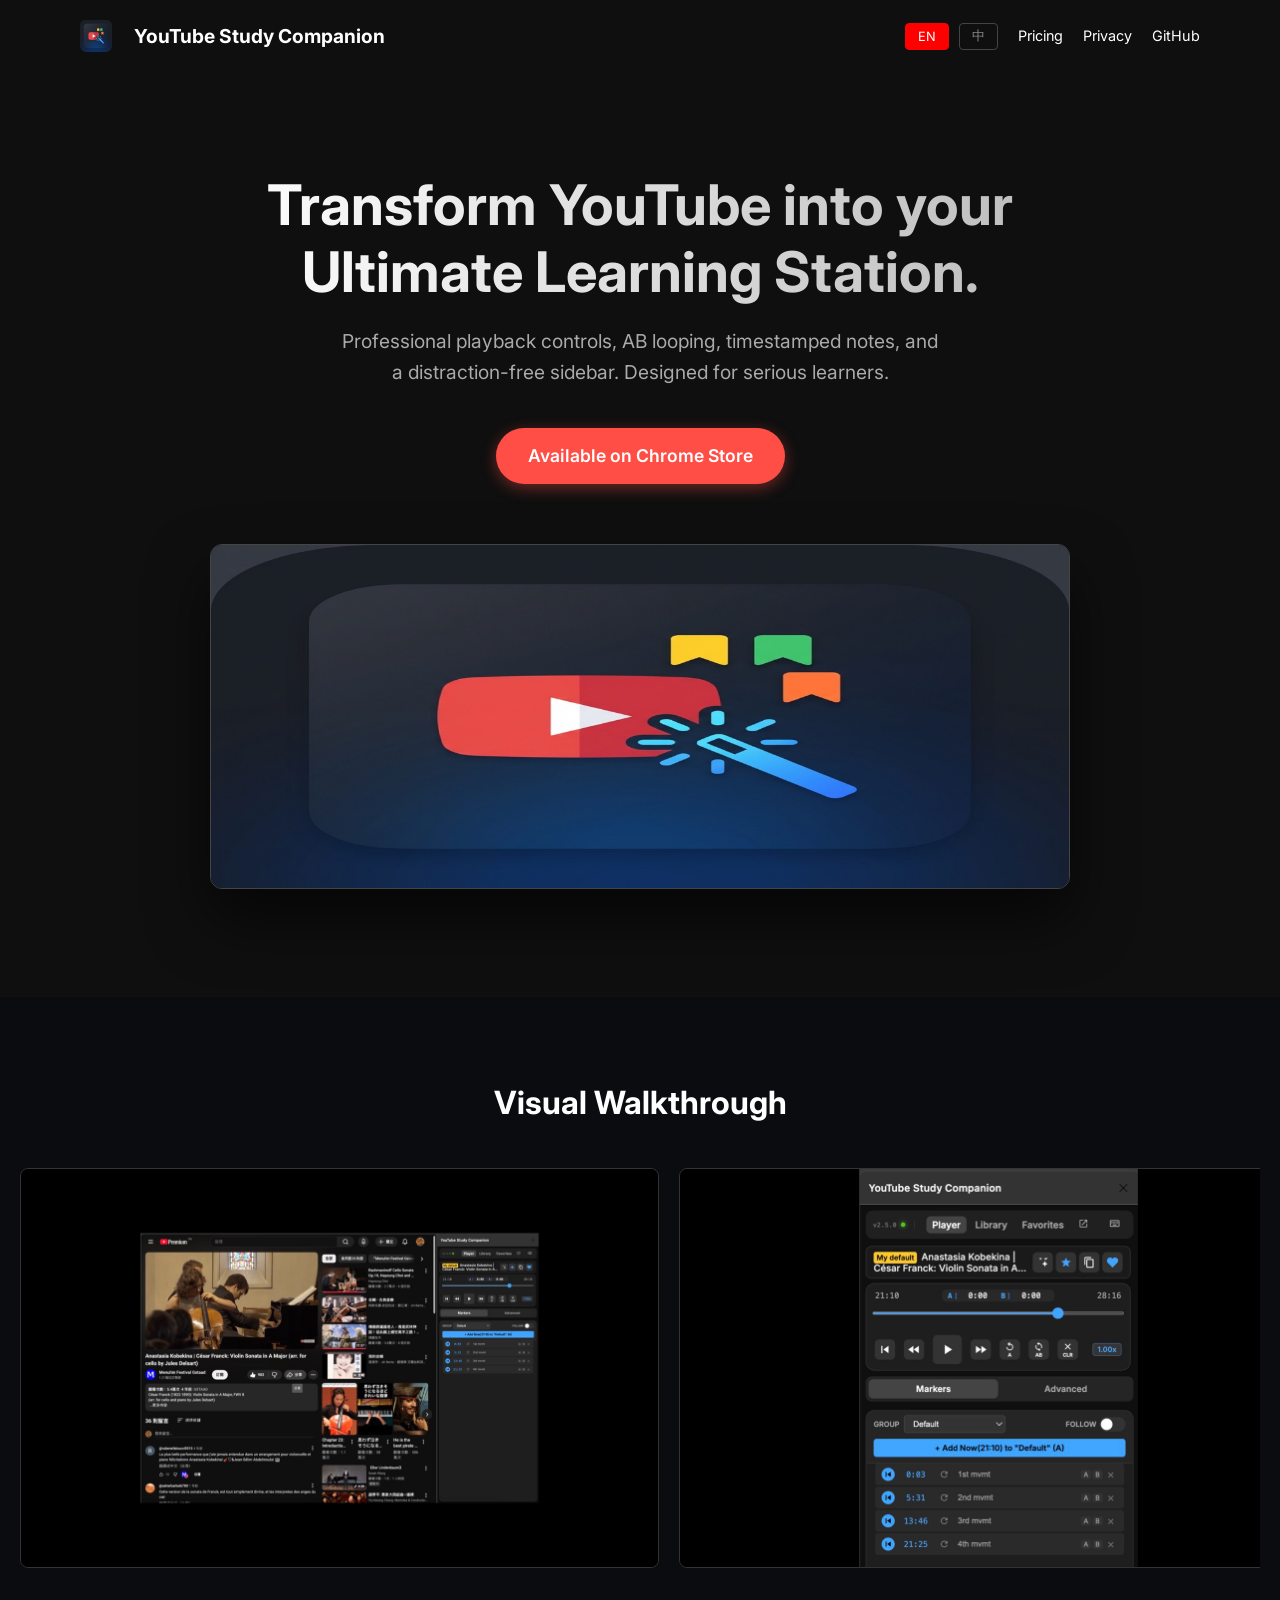
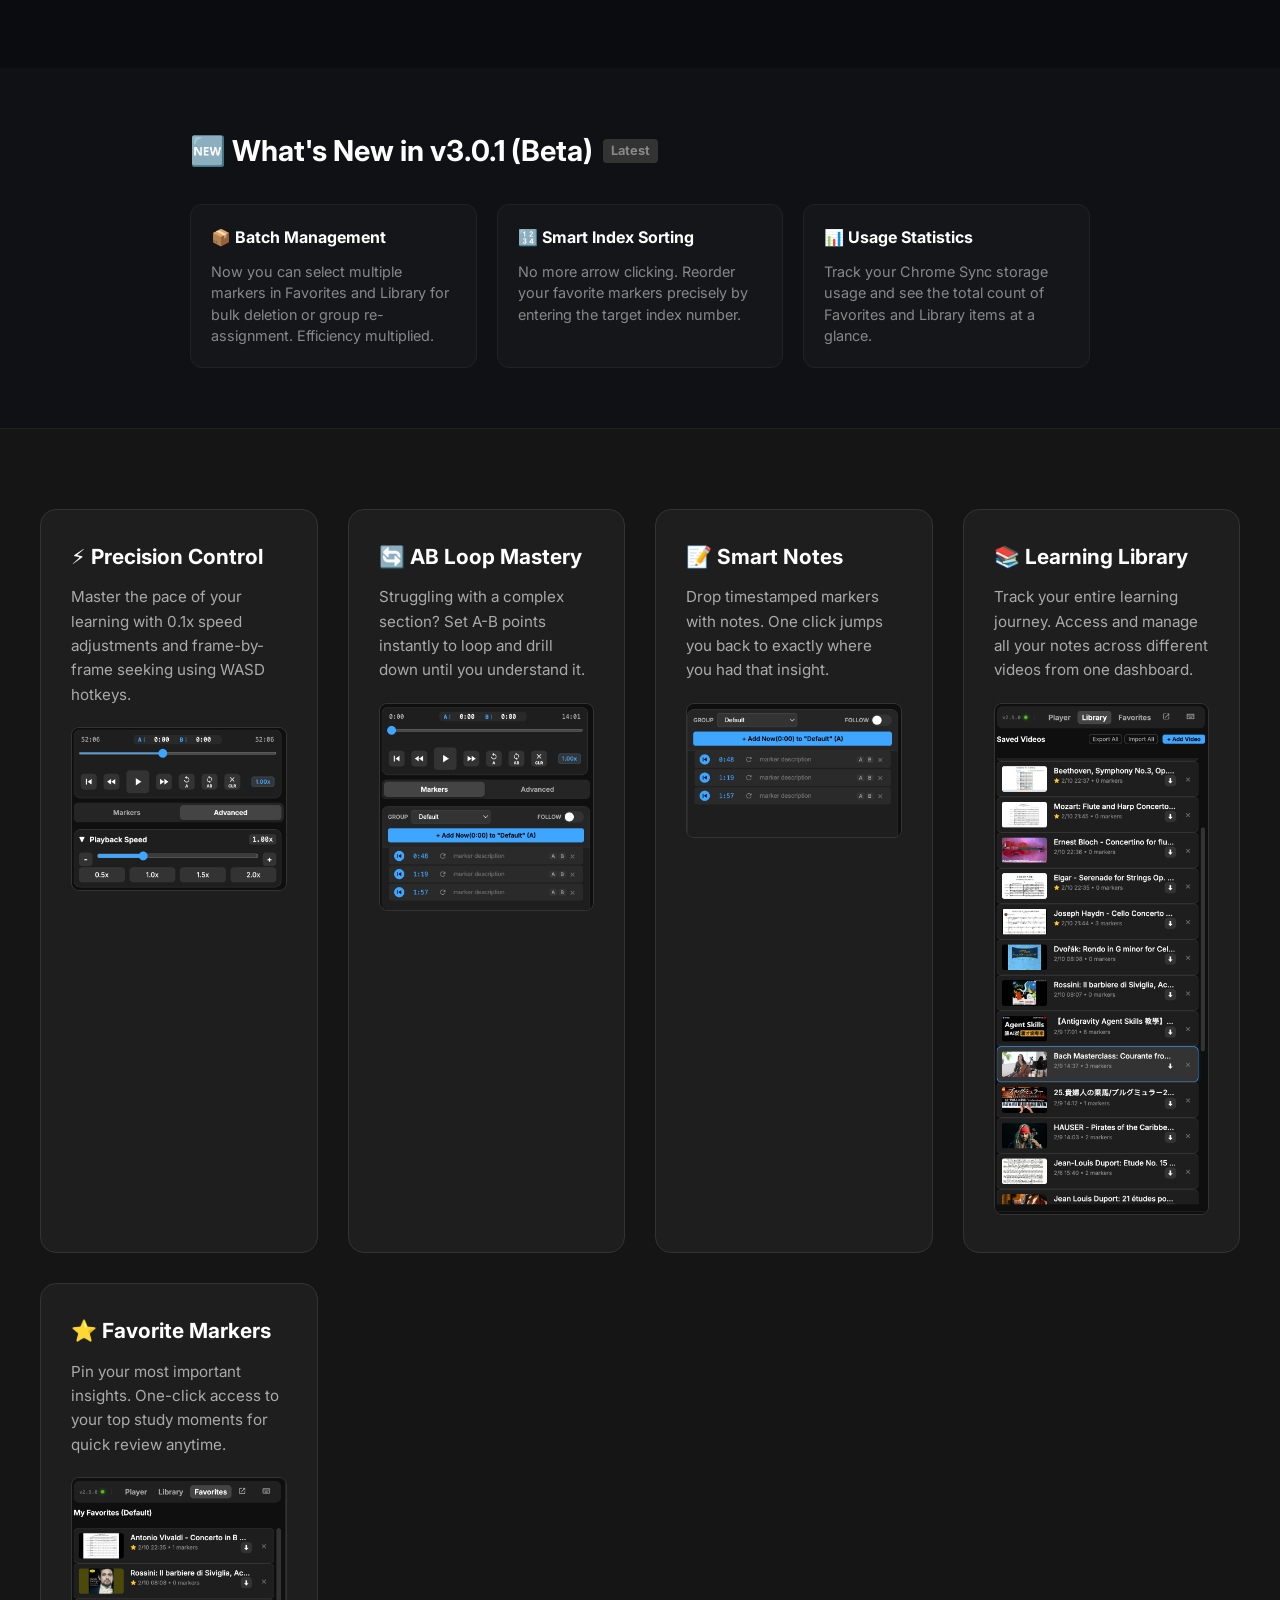
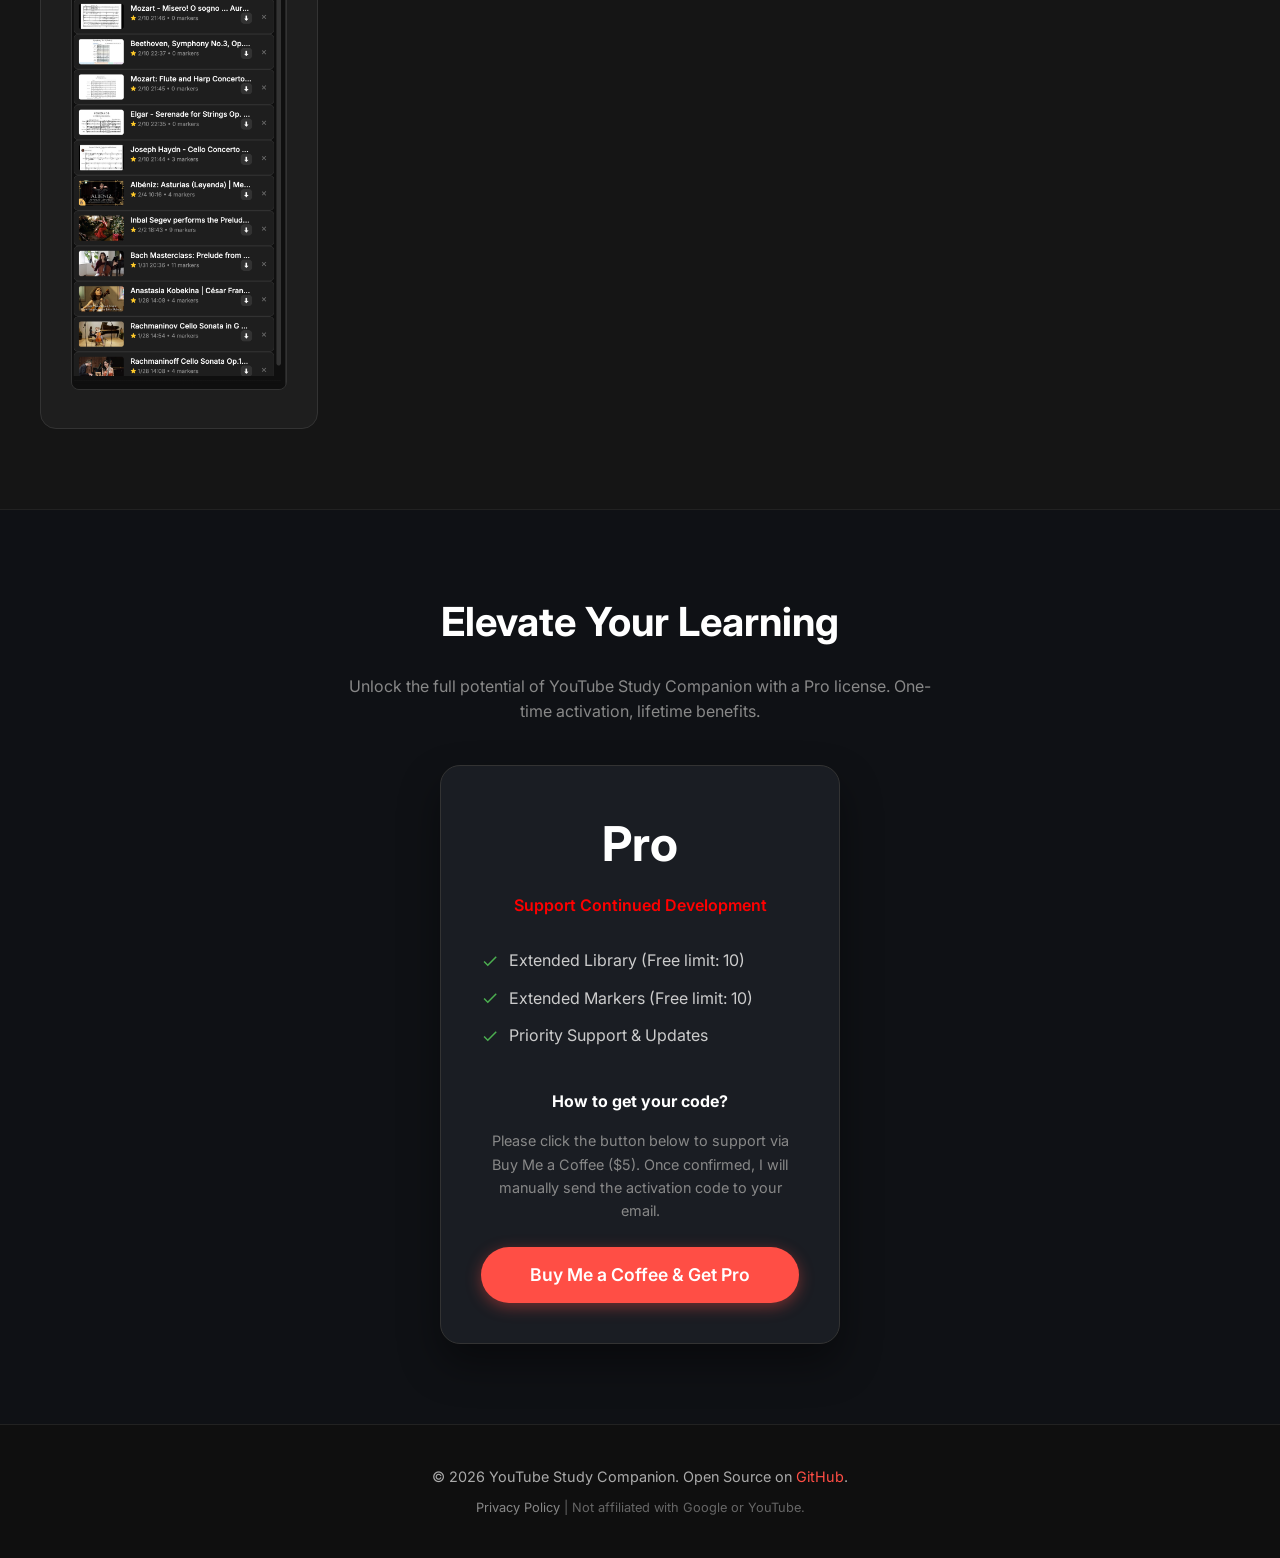
==== docs/index.html @ a17a5600 "Update GitHub Pages documentation with v3.0.1 (Beta) new features" ====
<!DOCTYPE html>
<html lang="en">

<head>
    <meta charset="UTF-8">
    <meta name="viewport" content="width=device-width, initial-scale=1.0">
    <title>YouTube Study Companion - Master Your Learning</title>
    <link rel="stylesheet" href="landing.css">
    <link href="https://fonts.googleapis.com/css2?family=Inter:wght@400;600;700&display=swap" rel="stylesheet">
    <style>
        /* Language Switcher Styles */
        .lang-switch {
            display: flex;
            gap: 10px;
            margin-right: 20px;
        }

        .lang-btn {
            background: transparent;
            border: 1px solid #444;
            color: #888;
            padding: 4px 12px;
            cursor: pointer;
            border-radius: 4px;
            font-size: 0.8rem;
            font-family: 'Inter', sans-serif;
            transition: all 0.2s;
        }

        .lang-btn.active {
            background: #ff0000;
            color: #fff;
            border-color: #ff0000;
        }

        .lang-btn:hover:not(.active) {
            border-color: #666;
            color: #ccc;
        }

        .lang-zh,
        .lang-en {
            display: none;
        }

        /* Show based on class */
        body.lang-en-active .lang-en {
            display: inline;
        }

        body.lang-en-active blockquote.lang-en,
        body.lang-en-active div.lang-en,
        body.lang-en-active p.lang-en,
        body.lang-en-active h1.lang-en,
        body.lang-en-active h2.lang-en,
        body.lang-en-active h3.lang-en,
        body.lang-en-active section.lang-en {
            display: block;
        }

        body.lang-zh-active .lang-zh {
            display: inline;
        }

        body.lang-zh-active blockquote.lang-zh,
        body.lang-zh-active div.lang-zh,
        body.lang-zh-active p.lang-zh,
        body.lang-zh-active h1.lang-zh,
        body.lang-zh-active h2.lang-zh,
        body.lang-zh-active h3.lang-zh,
        body.lang-zh-active section.lang-zh {
            display: block;
        }

        /* Smooth Transition */
        .lang-content {
            animation: fadeIn 0.4s ease;
        }

        @keyframes fadeIn {
            from {
                opacity: 0;
                transform: translateY(5px);
            }

            to {
                opacity: 1;
                transform: translateY(0);
            }
        }
    </style>
</head>

<body class="lang-en-active">

    <header>
        <div class="logo">
            <img src="images/premium/icon.png" alt="Logo"
                style="width: 32px; height: 32px; margin-right: 12px; border-radius: 6px;">
            YouTube Study Companion
        </div>
        <nav style="display: flex; align-items: center;">
            <div class="lang-switch">
                <button id="btn-en" class="lang-btn active" onclick="switchLang('en')">EN</button>
                <button id="btn-zh" class="lang-btn" onclick="switchLang('zh')">中</button>
            </div>
            <a href="#pricing" style="color:white; text-decoration:none; font-size:0.9rem; margin-right: 20px;">
                <span class="lang-en">Pricing</span>
                <span class="lang-zh">訂閱方案</span>
            </a>
            <a href="privacy.html" style="color:white; text-decoration:none; font-size:0.9rem; margin-right: 20px;">
                <span class="lang-en">Privacy</span>
                <span class="lang-zh">隱私政策</span>
            </a>
            <a href="https://github.com/victor-hsu0618/youtube-sidebar-control"
                style="color:white; text-decoration:none; font-size:0.9rem;">GitHub</a>
        </nav>
    </header>

    <section class="hero">
        <h1 class="lang-en lang-content">Transform YouTube into your<br>Ultimate Learning Station.</h1>
        <h1 class="lang-zh lang-content">將 YouTube 打造為你的<br>終極學習工作站</h1>

        <p class="subtitle lang-en lang-content">Professional playback controls, AB looping, timestamped notes, and a
            distraction-free sidebar. Designed for serious learners.</p>
        <p class="subtitle lang-zh lang-content">專業級播放控制、AB 循環播放、時間戳記筆記與無干擾側邊欄。專為深度學習者打造。</p>

        <!-- Replace LINK with actual Chrome Web Store link when available -->
        <a href="https://chrome.google.com/webstore" class="cta-btn">
            <span class="lang-en">Available on Chrome Store</span>
            <span class="lang-zh">在 Chrome 商店下載</span>
        </a>

        <div style="margin-top: 60px;">
            <img src="images/premium/hero.jpg" alt="Hero Screenshot"
                style="width: 100%; max-width: 900px; border-radius: 12px; box-shadow: 0 30px 60px rgba(0,0,0,0.6); border: 1px solid #444;">
        </div>
    </section>

    <section id="screenshots" style="padding: 80px 20px; background: #0a0c10;">
        <h2 style="text-align: center; margin-bottom: 40px; font-size: 2rem;">
            <span class="lang-en">Visual Walkthrough</span>
            <span class="lang-zh">功能預覽</span>
        </h2>
        <div style="display: flex; overflow-x: auto; gap: 20px; padding-bottom: 20px; scroll-snap-type: x mandatory;">
            <img src="images/premium/ss1.jpg" alt="Full Interface"
                style="height: 400px; border-radius: 8px; scroll-snap-align: start; border: 1px solid #333;">
            <img src="images/premium/ss2.jpg" alt="Playback Controls"
                style="height: 400px; border-radius: 8px; scroll-snap-align: start; border: 1px solid #333;">
            <img src="images/premium/ss3.jpg" alt="Bookmarks"
                style="height: 400px; border-radius: 8px; scroll-snap-align: start; border: 1px solid #333;">
            <img src="images/premium/ss4.jpg" alt="Library"
                style="height: 400px; border-radius: 8px; scroll-snap-align: start; border: 1px solid #333;">
            <img src="images/premium/ss5.jpg" alt="Loop Controls"
                style="height: 400px; border-radius: 8px; scroll-snap-align: start; border: 1px solid #333;">
        </div>
    </section>

    <section id="release-notes" style="padding: 60px 20px; background: #0f1115; border-bottom: 1px solid #222;">
        <div style="max-width: 900px; margin: 0 auto;">
            <h2
                style="font-size: 1.8rem; color: var(--accent-color); margin-bottom: 30px; display: flex; align-items: center; gap: 10px;">
                <span class="lang-en">🆕 What's New in v3.0.1 (Beta)</span>
                <span class="lang-zh">🆕 v3.0.1 (Beta) 更新重點</span>
                <span
                    style="font-size: 0.8rem; background: #333; color: #888; padding: 2px 8px; border-radius: 4px;">Latest</span>
            </h2>
            <div class="grid" style="grid-template-columns: repeat(auto-fit, minmax(280px, 1fr)); gap: 20px;">
                <div
                    style="background: rgba(255,255,255,0.02); padding: 20px; border-radius: 12px; border: 1px solid #222;">
                    <h4 style="color: #fff; margin-bottom: 10px;">
                        <span class="lang-en">📦 Batch Management</span>
                        <span class="lang-zh">📦 批次管理功能</span>
                    </h4>
                    <p style="font-size: 0.9rem; color: #888; line-height: 1.5;">
                        <span class="lang-en">Now you can select multiple markers in Favorites and Library for bulk
                            deletion or group re-assignment. Efficiency multiplied.</span>
                        <span class="lang-zh">現在可以在「我的最愛」與「影片庫」中同時勾選多個項目，進行批次刪除或移動到不同群組，效率大幅提升。</span>
                    </p>
                </div>
                <div
                    style="background: rgba(255,255,255,0.02); padding: 20px; border-radius: 12px; border: 1px solid #222;">
                    <h4 style="color: #fff; margin-bottom: 10px;">
                        <span class="lang-en">🔢 Smart Index Sorting</span>
                        <span class="lang-zh">🔢 序號精準排序</span>
                    </h4>
                    <p style="font-size: 0.9rem; color: #888; line-height: 1.5;">
                        <span class="lang-en">No more arrow clicking. Reorder your favorite markers precisely by
                            entering the target index number.</span>
                        <span class="lang-zh">不用再瘋狂點擊上下箭頭。直接輸入目標序號，即可在群組中精確定位標記順序。</span>
                    </p>
                </div>
                <div
                    style="background: rgba(255,255,255,0.02); padding: 20px; border-radius: 12px; border: 1px solid #222;">
                    <h4 style="color: #fff; margin-bottom: 10px;">
                        <span class="lang-en">📊 Usage Statistics</span>
                        <span class="lang-zh">📊 儲存空間統計</span>
                    </h4>
                    <p style="font-size: 0.9rem; color: #888; line-height: 1.5;">
                        <span class="lang-en">Track your Chrome Sync storage usage and see the total count of Favorites
                            and Library items at a glance.</span>
                        <span class="lang-zh">即時監控 Chrome 雲端儲存空間使用率，並一目瞭然查看目前的收藏與影片總數。</span>
                    </p>
                </div>
            </div>
        </div>
    </section>

    <section class="features">
        <div class="grid">
            <div class="feature-card">
                <h3 class="lang-en">⚡ Precision Control</h3>
                <h3 class="lang-zh">⚡ 精準控制</h3>
                <p class="lang-en">Master the pace of your learning with 0.1x speed adjustments and frame-by-frame
                    seeking using WASD hotkeys.</p>
                <p class="lang-zh">透過 0.1x 的微調與逐格預覽功能，精準掌控學習節奏。支援 WASD 快捷鍵極速操作。</p>
                <img src="images/premium/1-Speed-Control.png" alt="Playback"
                    style="width: 100%; border-radius: 8px; margin-top: 20px; border: 1px solid #333;">
            </div>
            <div class="feature-card">
                <h3 class="lang-en">🔄 AB Loop Mastery</h3>
                <h3 class="lang-zh">🔄 AB 循環播放</h3>
                <p class="lang-en">Struggling with a complex section? Set A-B points instantly to loop and drill down
                    until you understand it.</p>
                <p class="lang-zh">遇到難點？快速設定 A-B 斷點重複播放，直到你徹底理解每一個細節。</p>
                <img src="images/premium/2-AB-Loop.png" alt="Looping"
                    style="width: 100%; border-radius: 8px; margin-top: 20px; border: 1px solid #333;">
            </div>
            <div class="feature-card">
                <h3 class="lang-en">📝 Smart Notes</h3>
                <h3 class="lang-zh">📝 智慧筆記</h3>
                <p class="lang-en">Drop timestamped markers with notes. One click jumps you back to exactly where you
                    had that insight.</p>
                <p class="lang-zh">隨手記下帶時間戳記的筆記，點擊即可瞬間跳回那個時刻，不錯過任何靈感。</p>
                <img src="images/premium/3-Markers.png" alt="Notes"
                    style="width: 100%; border-radius: 8px; margin-top: 20px; border: 1px solid #333;">
            </div>
            <div class="feature-card">
                <h3 class="lang-en">📚 Learning Library</h3>
                <h3 class="lang-zh">📚 學習資料庫</h3>
                <p class="lang-en">Track your entire learning journey. Access and manage all your notes across different
                    videos from one dashboard.</p>
                <p class="lang-zh">追蹤你的完整學習路徑。透過統一儀表板管理分散在不同影片中的所有筆記。</p>
                <img src="images/premium/4-Library.png" alt="Library"
                    style="width: 100%; border-radius: 8px; margin-top: 20px; border: 1px solid #333;">
            </div>
            <div class="feature-card">
                <h3 class="lang-en">⭐ Favorite Markers</h3>
                <h3 class="lang-zh">⭐ 重點收藏</h3>
                <p class="lang-en">Pin your most important insights. One-click access to your top study moments for
                    quick review anytime.</p>
                <p class="lang-zh">釘選最重要的筆記。快速存取你的學習核心精華，隨時進行高效複習。</p>
                <img src="images/premium/5-Favoriate.png" alt="Favorite"
                    style="width: 100%; border-radius: 8px; margin-top: 20px; border: 1px solid #333;">
            </div>
        </div>
    </section>

    <!-- Pricing / Subscription Section -->
    <section id="pricing"
        style="padding: 80px 20px; background: #0f1115; text-align: center; border-top: 1px solid #222;">
        <h2 style="font-size: 2.5rem; margin-bottom: 20px;">
            <span class="lang-en">Elevate Your Learning</span>
            <span class="lang-zh">進階學習體驗</span>
        </h2>
        <p style="color: #888; max-width: 600px; margin: 0 auto 40px;">
            <span class="lang-en">Unlock the full potential of YouTube Study Companion with a Pro license. One-time
                activation, lifetime benefits.</span>
            <span class="lang-zh">取得 Pro 授權，解鎖 YouTube Study Companion 的完整潛力。一次啟用，終身享有。</span>
        </p>

        <div
            style="max-width: 400px; margin: 0 auto; background: #1a1d23; padding: 40px; border-radius: 20px; border: 1px solid #333; box-shadow: 0 20px 40px rgba(0,0,0,0.4);">
            <div style="font-size: 3rem; font-weight: 700; color: #fff; margin-bottom: 10px;">Pro</div>
            <p style="color: #ff0000; font-weight: 600; margin-bottom: 30px;">
                <span class="lang-en">Support Continued Development</span>
                <span class="lang-zh">支持持續開發</span>
            </p>

            <ul style="text-align: left; color: #ccc; margin-bottom: 40px; list-style: none; padding: 0;">
                <li style="margin-bottom: 12px; display: flex; align-items: center;">
                    <svg viewBox="0 0 24 24" width="18" height="18" fill="#4CAF50" style="margin-right: 10px;">
                        <path d="M9 16.17L4.83 12l-1.42 1.41L9 19 21 7l-1.41-1.41z" />
                    </svg>
                    <span class="lang-en">Extended Library (Free limit: 10)</span>
                    <span class="lang-zh">擴充學習庫數量 (免費版限制 10 部)</span>
                </li>
                <li style="margin-bottom: 12px; display: flex; align-items: center;">
                    <svg viewBox="0 0 24 24" width="18" height="18" fill="#4CAF50" style="margin-right: 10px;">
                        <path d="M9 16.17L4.83 12l-1.42 1.41L9 19 21 7l-1.41-1.41z" />
                    </svg>
                    <span class="lang-en">Extended Markers (Free limit: 10)</span>
                    <span class="lang-zh">增加標記數量 (免費版每組限制 10 個)</span>
                </li>
                <li style="margin-bottom: 12px; display: flex; align-items: center;">
                    <svg viewBox="0 0 24 24" width="18" height="18" fill="#4CAF50" style="margin-right: 10px;">
                        <path d="M9 16.17L4.83 12l-1.42 1.41L9 19 21 7l-1.41-1.41z" />
                    </svg>
                    <span class="lang-en">Priority Support & Updates</span>
                    <span class="lang-zh">優先技術支援與更新</span>
                </li>
            </ul>

            <h4 style="color: #fff; margin-bottom: 15px;">
                <span class="lang-en">How to get your code?</span>
                <span class="lang-zh">如何取得啟用碼？</span>
            </h4>
            <p style="font-size: 0.9rem; color: #888; margin-bottom: 25px;">
                <span class="lang-en">Please click the button below to support via Buy Me a Coffee ($5). Once confirmed,
                    I will manually send the activation code to your email.</span>
                <span class="lang-zh">請點擊下方按鈕支持作者 ($5)。確認後，我將手動將啟用碼發送至您的電子郵件。</span>
            </p>

            <a href="https://www.buymeacoffee.com/victorhsu" target="_blank" class="cta-btn"
                style="width: 100%; box-sizing: border-box; display: block; text-decoration: none;">
                <span class="lang-en">Buy Me a Coffee & Get Pro</span>
                <span class="lang-zh">支持作者並取得 Pro</span>
            </a>
        </div>
    </section>

    <footer>
        <p>
            <span class="lang-en">© 2026 YouTube Study Companion. Open Source on <a
                    href="https://github.com/victor-hsu0618/youtube-sidebar-control">GitHub</a>.</span>
            <span class="lang-zh">© 2026 YouTube Study Companion. 開源專案收錄於 <a
                    href="https://github.com/victor-hsu0618/youtube-sidebar-control">GitHub</a>.</span>
        </p>
        <p style="margin-top: 10px; font-size: 0.8rem; color: #666;">
            <a href="privacy.html" style="color: #888;">
                <span class="lang-en">Privacy Policy</span>
                <span class="lang-zh">隱私政策</span>
            </a> |
            <span class="lang-en">Not affiliated with Google or YouTube.</span>
            <span class="lang-zh">與 Google 或 YouTube 無關。</span>
        </p>
    </footer>

    <script>
        function switchLang(lang) {
            document.body.classList.remove('lang-en-active', 'lang-zh-active');
            document.body.classList.add('lang-' + lang + '-active');

            document.getElementById('btn-en').classList.remove('active');
            document.getElementById('btn-zh').classList.remove('active');
            document.getElementById('btn-' + lang).classList.add('active');

            // Save preference
            localStorage.setItem('preferred-lang', lang);
        }

        // Auto-detect browser language or saved preference
        const savedLang = localStorage.getItem('preferred-lang');
        const userLang = navigator.language || navigator.userLanguage;

        if (savedLang) {
            switchLang(savedLang);
        } else if (userLang.includes('zh')) {
            switchLang('zh');
        } else {
            switchLang('en');
        }
    </script>
</body>

</html>
---- docs/landing.css ----
:root {
    --bg-color: #0f0f0f;
    --card-bg: #1e1e1e;
    --text-primary: #ffffff;
    --text-secondary: #aaaaaa;
    --accent-blue: #3ea6ff;
    --accent-red: #ff4e45;
    /* Primary Brand Color */
    --font-family: 'Inter', system-ui, -apple-system, sans-serif;
}

* {
    box-sizing: border-box;
    margin: 0;
    padding: 0;
}

body {
    background-color: var(--bg-color);
    color: var(--text-primary);
    font-family: var(--font-family);
    line-height: 1.6;
}

/* Header */
header {
    padding: 20px 40px;
    display: flex;
    justify-content: space-between;
    align-items: center;
    max-width: 1200px;
    margin: 0 auto;
}

.logo {
    font-size: 1.2rem;
    font-weight: 700;
    color: var(--text-primary);
    display: flex;
    align-items: center;
    gap: 10px;
}

.logo svg {
    fill: var(--accent-red);
    width: 24px;
    height: 24px;
}

/* Hero Section */
.hero {
    text-align: center;
    padding: 100px 20px;
    max-width: 900px;
    margin: 0 auto;
}

h1 {
    font-size: 3.5rem;
    line-height: 1.2;
    margin-bottom: 20px;
    background: linear-gradient(to right, #fff, #bbb);
    -webkit-background-clip: text;
    background-clip: text;
    -webkit-text-fill-color: transparent;
}

p.subtitle {
    font-size: 1.2rem;
    color: var(--text-secondary);
    margin-bottom: 40px;
    max-width: 600px;
    margin-left: auto;
    margin-right: auto;
}

.cta-btn {
    display: inline-block;
    background-color: var(--accent-red);
    color: white;
    padding: 14px 32px;
    border-radius: 30px;
    font-size: 1.1rem;
    font-weight: 600;
    text-decoration: none;
    transition: transform 0.2s, box-shadow 0.2s;
    box-shadow: 0 4px 15px rgba(255, 78, 69, 0.4);
}

.cta-btn:hover {
    transform: translateY(-2px);
    box-shadow: 0 6px 20px rgba(255, 78, 69, 0.6);
}

/* Feature Grid */
.features {
    padding: 80px 20px;
    background-color: #151515;
}

.grid {
    display: grid;
    grid-template-columns: repeat(auto-fit, minmax(250px, 1fr));
    gap: 30px;
    max-width: 1200px;
    margin: 0 auto;
}

.feature-card {
    background: var(--card-bg);
    padding: 30px;
    border-radius: 16px;
    border: 1px solid #333;
    transition: border-color 0.3s;
}

.feature-card:hover {
    border-color: var(--accent-red);
}

.feature-card h3 {
    margin-bottom: 12px;
    font-size: 1.3rem;
    color: var(--text-primary);
}

.feature-card p {
    color: var(--text-secondary);
    font-size: 0.95rem;
}

/* Footer */
footer {
    text-align: center;
    padding: 40px 20px;
    color: var(--text-secondary);
    font-size: 0.9rem;
    border-top: 1px solid #222;
}

footer a {
    color: var(--accent-red);
    text-decoration: none;
}

/* Responsive */
@media (max-width: 768px) {
    h1 {
        font-size: 2.5rem;
    }

    .hero {
        padding: 60px 20px;
    }
}
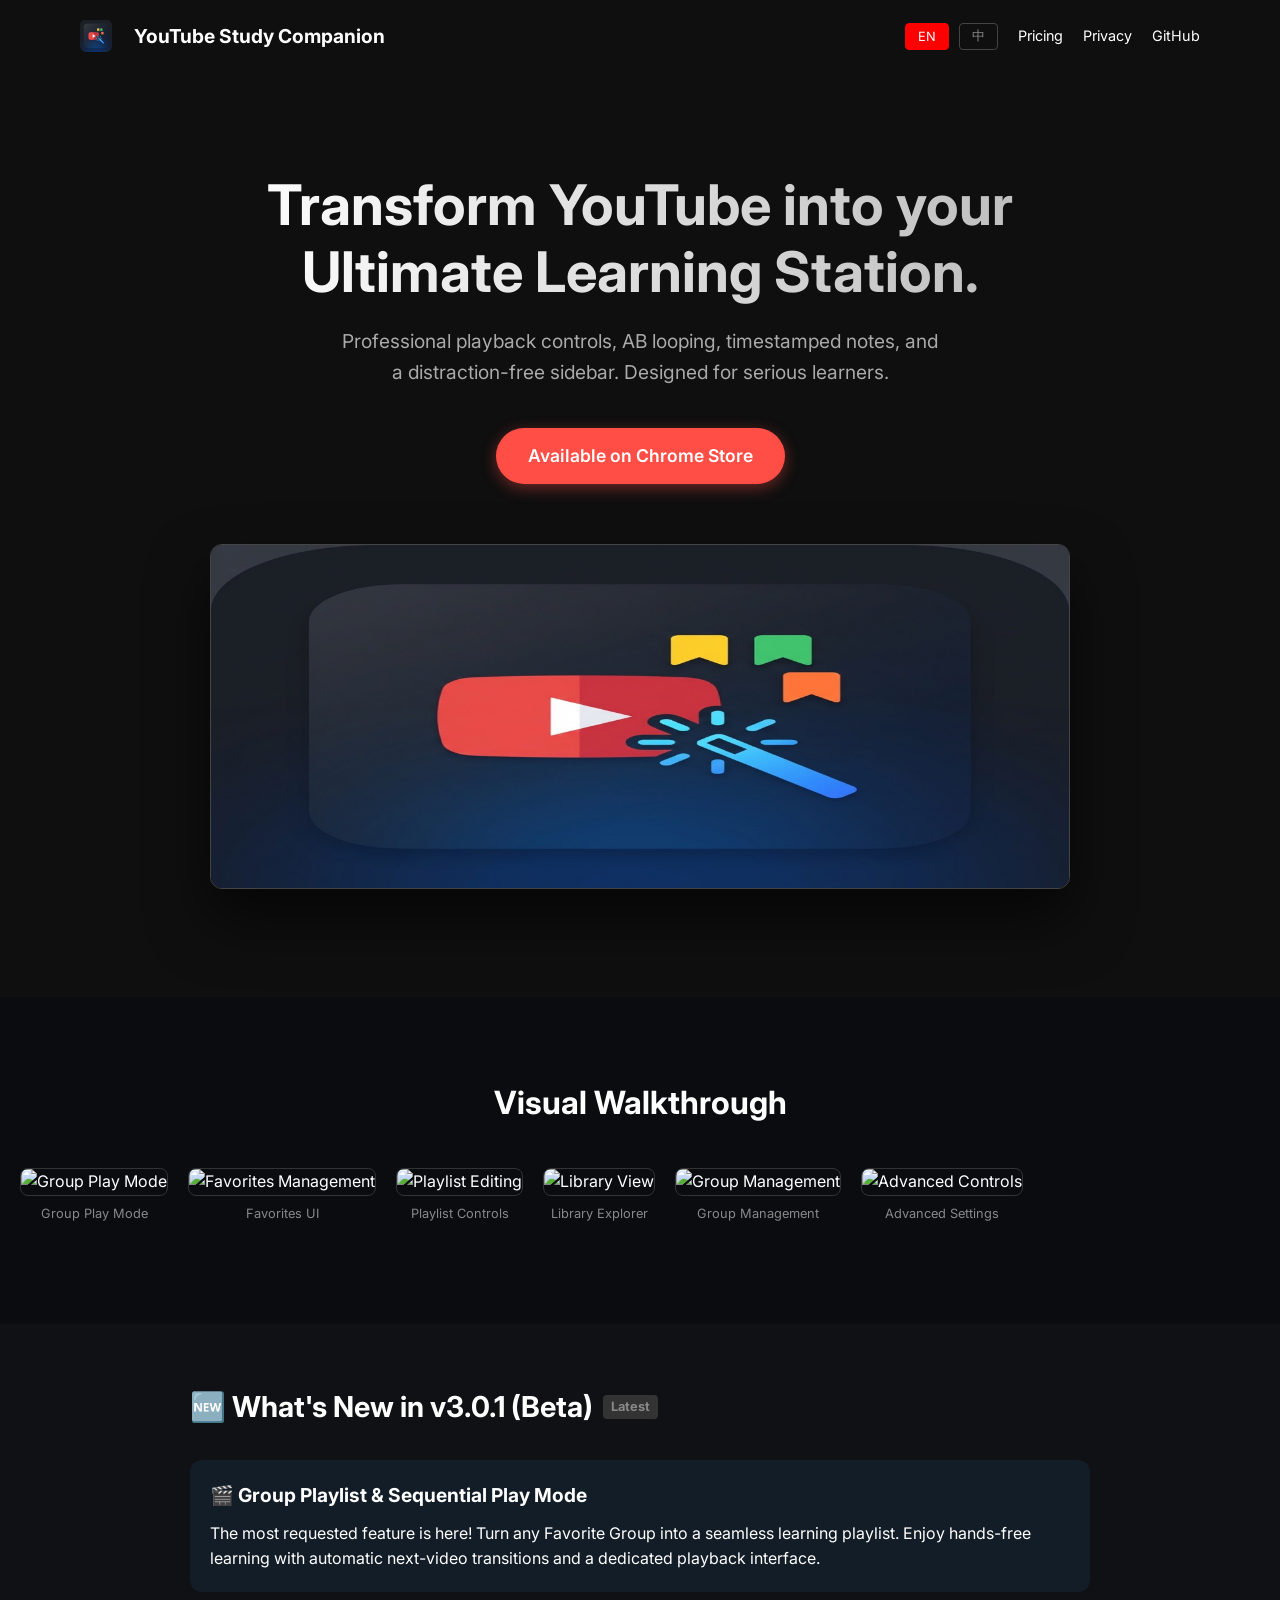
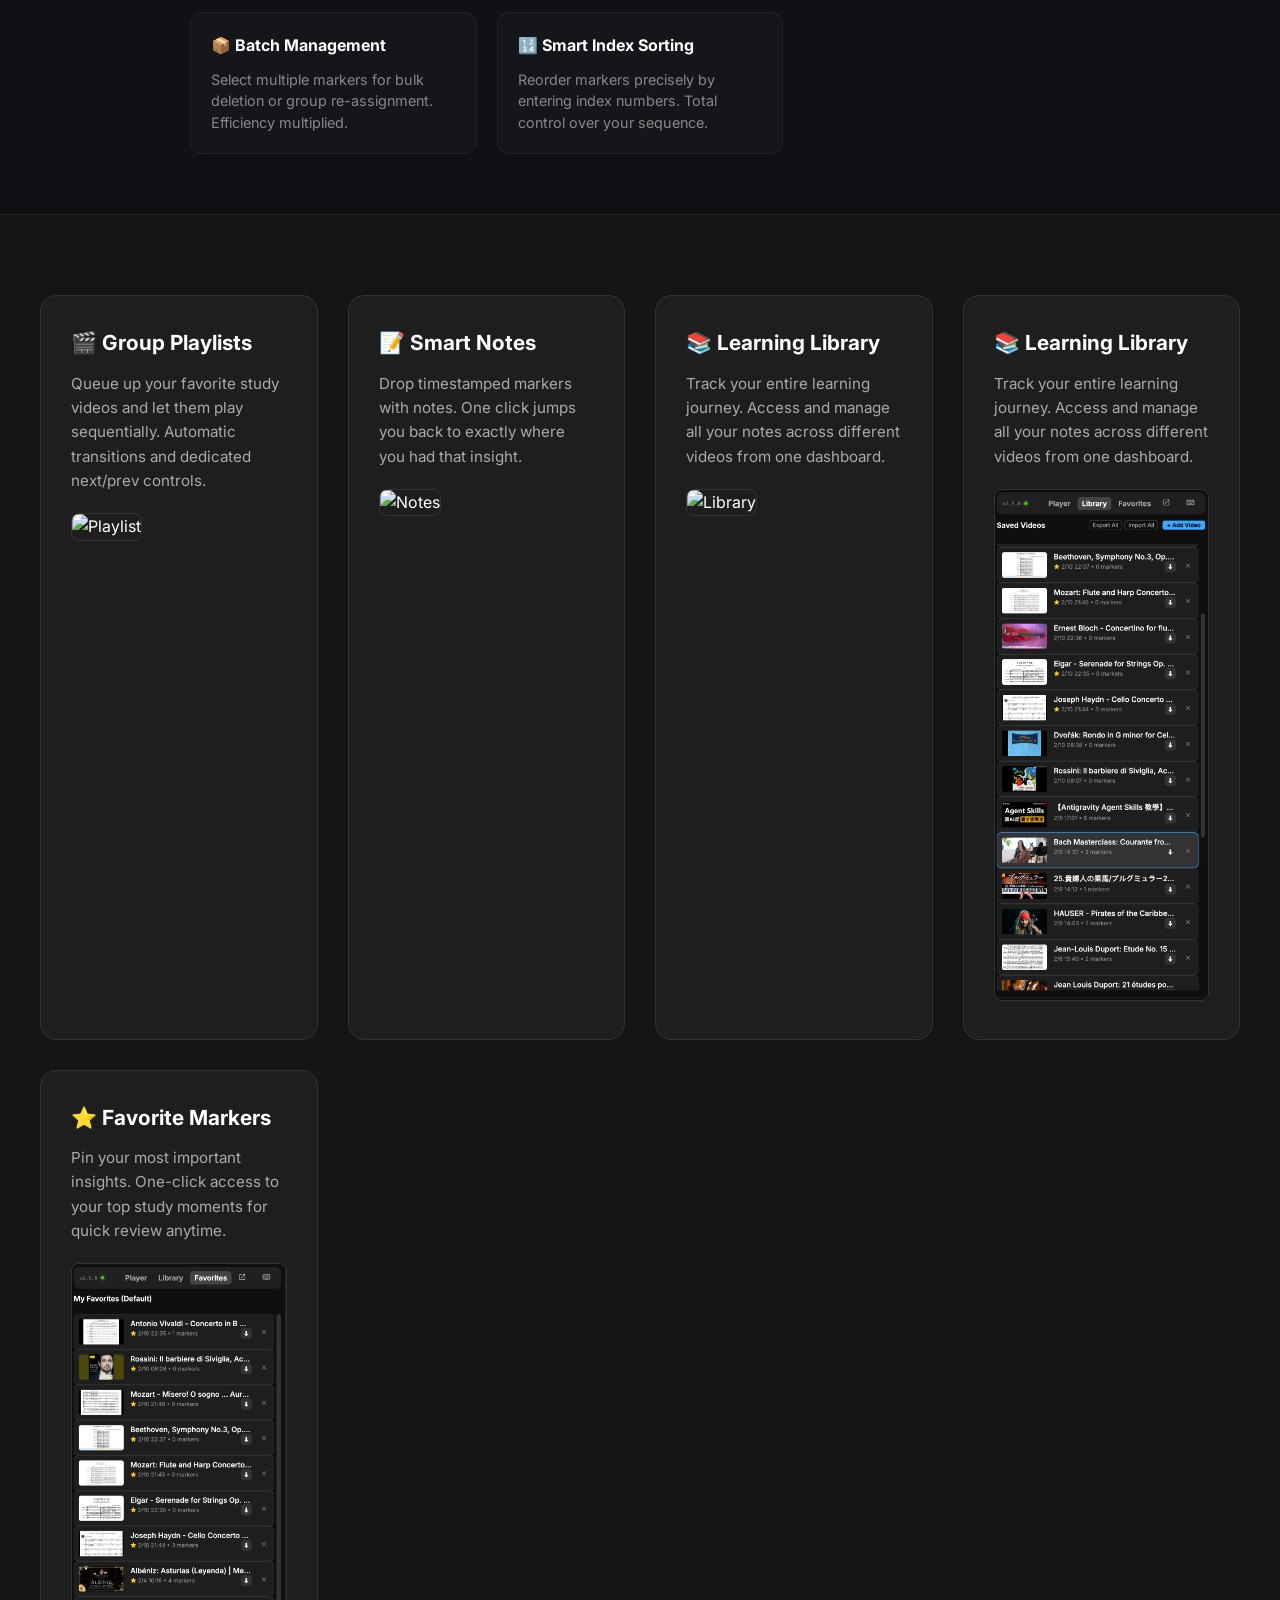
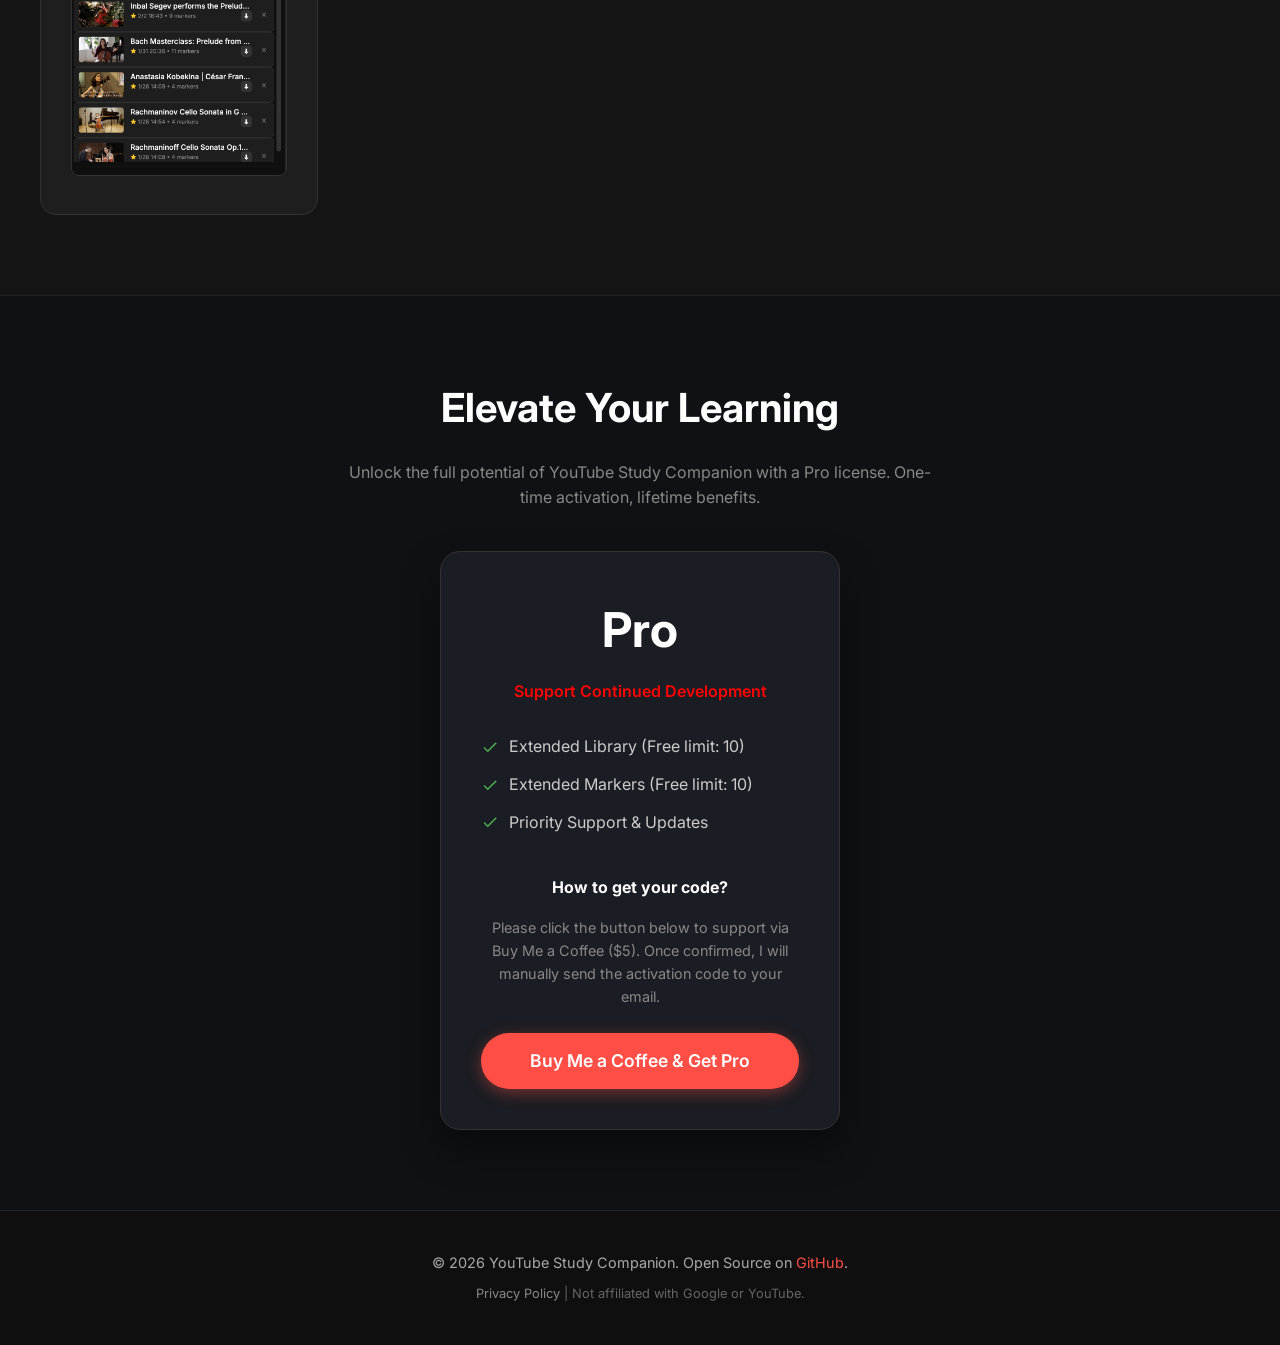
==== commit 06349e06: "Highlight Group Play feature and update v3.0.1 screenshots in documentation" ====
--- a/docs/index.html
+++ b/docs/index.html
@@ -143,16 +143,36 @@
             <span class="lang-zh">功能預覽</span>
         </h2>
         <div style="display: flex; overflow-x: auto; gap: 20px; padding-bottom: 20px; scroll-snap-type: x mandatory;">
-            <img src="images/premium/ss1.jpg" alt="Full Interface"
-                style="height: 400px; border-radius: 8px; scroll-snap-align: start; border: 1px solid #333;">
-            <img src="images/premium/ss2.jpg" alt="Playback Controls"
-                style="height: 400px; border-radius: 8px; scroll-snap-align: start; border: 1px solid #333;">
-            <img src="images/premium/ss3.jpg" alt="Bookmarks"
-                style="height: 400px; border-radius: 8px; scroll-snap-align: start; border: 1px solid #333;">
-            <img src="images/premium/ss4.jpg" alt="Library"
-                style="height: 400px; border-radius: 8px; scroll-snap-align: start; border: 1px solid #333;">
-            <img src="images/premium/ss5.jpg" alt="Loop Controls"
-                style="height: 400px; border-radius: 8px; scroll-snap-align: start; border: 1px solid #333;">
+            <div style="flex: 0 0 auto; scroll-snap-align: start; text-align: center;">
+                <img src="images/screenshot/v3.0.1/Group-Play-UI-v3.0.1.png" alt="Group Play Mode"
+                    style="height: 400px; border-radius: 8px; border: 1px solid #333;">
+                <p style="font-size: 0.8rem; color: #888; margin-top: 8px;">Group Play Mode</p>
+            </div>
+            <div style="flex: 0 0 auto; scroll-snap-align: start; text-align: center;">
+                <img src="images/screenshot/v3.0.1/Favorites-UI-v3.0.1.png" alt="Favorites Management"
+                    style="height: 400px; border-radius: 8px; border: 1px solid #333;">
+                <p style="font-size: 0.8rem; color: #888; margin-top: 8px;">Favorites UI</p>
+            </div>
+            <div style="flex: 0 0 auto; scroll-snap-align: start; text-align: center;">
+                <img src="images/screenshot/v3.0.1/Edit Play-List-UI-v3.0.1.png" alt="Playlist Editing"
+                    style="height: 400px; border-radius: 8px; border: 1px solid #333;">
+                <p style="font-size: 0.8rem; color: #888; margin-top: 8px;">Playlist Controls</p>
+            </div>
+            <div style="flex: 0 0 auto; scroll-snap-align: start; text-align: center;">
+                <img src="images/screenshot/v3.0.1/Library-UI-v3.0.1.png" alt="Library View"
+                    style="height: 400px; border-radius: 8px; border: 1px solid #333;">
+                <p style="font-size: 0.8rem; color: #888; margin-top: 8px;">Library Explorer</p>
+            </div>
+            <div style="flex: 0 0 auto; scroll-snap-align: start; text-align: center;">
+                <img src="images/screenshot/v3.0.1/Manage Favorite Groups-UI-v3.0.1.png" alt="Group Management"
+                    style="height: 400px; border-radius: 8px; border: 1px solid #333;">
+                <p style="font-size: 0.8rem; color: #888; margin-top: 8px;">Group Management</p>
+            </div>
+            <div style="flex: 0 0 auto; scroll-snap-align: start; text-align: center;">
+                <img src="images/screenshot/v3.0.1/Play-Advance-UI-v3.0.1.png" alt="Advanced Controls"
+                    style="height: 400px; border-radius: 8px; border: 1px solid #333;">
+                <p style="font-size: 0.8rem; color: #888; margin-top: 8px;">Advanced Settings</p>
+            </div>
         </div>
     </section>
 
@@ -166,16 +186,30 @@
                     style="font-size: 0.8rem; background: #333; color: #888; padding: 2px 8px; border-radius: 4px;">Latest</span>
             </h2>
             <div class="grid" style="grid-template-columns: repeat(auto-fit, minmax(280px, 1fr)); gap: 20px;">
+                <!-- Flagship Feature -->
+                <div
+                    style="background: rgba(62, 166, 255, 0.08); padding: 20px; border-radius: 12px; border: 1px solid var(--accent-color); grid-column: 1 / -1;">
+                    <h4 style="color: var(--accent-light); margin-bottom: 10px; font-size: 1.2rem;">
+                        <span class="lang-en">🎬 Group Playlist & Sequential Play Mode</span>
+                        <span class="lang-zh">🎬 核心：群組連續播放模式</span>
+                    </h4>
+                    <p style="font-size: 1rem; color: #fff; line-height: 1.6;">
+                        <span class="lang-en">The most requested feature is here! Turn any Favorite Group into a
+                            seamless learning playlist. Enjoy hands-free learning with automatic next-video transitions
+                            and a dedicated playback interface.</span>
+                        <span class="lang-zh">最受期待的功能登場！將任何收藏群組轉化為無縫學習播放清單。支援自動切換影片與專屬播放介面，讓你專注學習不中斷。</span>
+                    </p>
+                </div>
                 <div
                     style="background: rgba(255,255,255,0.02); padding: 20px; border-radius: 12px; border: 1px solid #222;">
                     <h4 style="color: #fff; margin-bottom: 10px;">
                         <span class="lang-en">📦 Batch Management</span>
-                        <span class="lang-zh">📦 批次管理功能</span>
+                        <span class="lang-zh">📦 批次管理功</span>
                     </h4>
                     <p style="font-size: 0.9rem; color: #888; line-height: 1.5;">
-                        <span class="lang-en">Now you can select multiple markers in Favorites and Library for bulk
-                            deletion or group re-assignment. Efficiency multiplied.</span>
-                        <span class="lang-zh">現在可以在「我的最愛」與「影片庫」中同時勾選多個項目，進行批次刪除或移動到不同群組，效率大幅提升。</span>
+                        <span class="lang-en">Select multiple markers for bulk deletion or group re-assignment.
+                            Efficiency multiplied.</span>
+                        <span class="lang-zh">可同時勾選多個項目，進行批次刪除或移動到不同群組。</span>
                     </p>
                 </div>
                 <div
@@ -185,23 +219,11 @@
                         <span class="lang-zh">🔢 序號精準排序</span>
                     </h4>
                     <p style="font-size: 0.9rem; color: #888; line-height: 1.5;">
-                        <span class="lang-en">No more arrow clicking. Reorder your favorite markers precisely by
-                            entering the target index number.</span>
-                        <span class="lang-zh">不用再瘋狂點擊上下箭頭。直接輸入目標序號，即可在群組中精確定位標記順序。</span>
+                        <span class="lang-en">Reorder markers precisely by entering index numbers. Total control over
+                            your sequence.</span>
+                        <span class="lang-zh">直接輸入目標序號，即可在群組中精確定位標記順序。</span>
                     </p>
                 </div>
-                <div
-                    style="background: rgba(255,255,255,0.02); padding: 20px; border-radius: 12px; border: 1px solid #222;">
-                    <h4 style="color: #fff; margin-bottom: 10px;">
-                        <span class="lang-en">📊 Usage Statistics</span>
-                        <span class="lang-zh">📊 儲存空間統計</span>
-                    </h4>
-                    <p style="font-size: 0.9rem; color: #888; line-height: 1.5;">
-                        <span class="lang-en">Track your Chrome Sync storage usage and see the total count of Favorites
-                            and Library items at a glance.</span>
-                        <span class="lang-zh">即時監控 Chrome 雲端儲存空間使用率，並一目瞭然查看目前的收藏與影片總數。</span>
-                    </p>
-                </div>
             </div>
         </div>
     </section>
@@ -209,21 +231,12 @@
     <section class="features">
         <div class="grid">
             <div class="feature-card">
-                <h3 class="lang-en">⚡ Precision Control</h3>
-                <h3 class="lang-zh">⚡ 精準控制</h3>
-                <p class="lang-en">Master the pace of your learning with 0.1x speed adjustments and frame-by-frame
-                    seeking using WASD hotkeys.</p>
-                <p class="lang-zh">透過 0.1x 的微調與逐格預覽功能，精準掌控學習節奏。支援 WASD 快捷鍵極速操作。</p>
-                <img src="images/premium/1-Speed-Control.png" alt="Playback"
-                    style="width: 100%; border-radius: 8px; margin-top: 20px; border: 1px solid #333;">
-            </div>
-            <div class="feature-card">
-                <h3 class="lang-en">🔄 AB Loop Mastery</h3>
-                <h3 class="lang-zh">🔄 AB 循環播放</h3>
-                <p class="lang-en">Struggling with a complex section? Set A-B points instantly to loop and drill down
-                    until you understand it.</p>
-                <p class="lang-zh">遇到難點？快速設定 A-B 斷點重複播放，直到你徹底理解每一個細節。</p>
-                <img src="images/premium/2-AB-Loop.png" alt="Looping"
+                <h3 class="lang-en">🎬 Group Playlists</h3>
+                <h3 class="lang-zh">🎬 群組連續播放</h3>
+                <p class="lang-en">Queue up your favorite study videos and let them play sequentially. Automatic
+                    transitions and dedicated next/prev controls.</p>
+                <p class="lang-zh">將相關學習影片加入群組，啟動連續播放。支援自動換片與專屬進度導覽。</p>
+                <img src="images/screenshot/v3.0.1/Group-Play-UI-v3.0.1.png" alt="Playlist"
                     style="width: 100%; border-radius: 8px; margin-top: 20px; border: 1px solid #333;">
             </div>
             <div class="feature-card">
@@ -232,7 +245,16 @@
                 <p class="lang-en">Drop timestamped markers with notes. One click jumps you back to exactly where you
                     had that insight.</p>
                 <p class="lang-zh">隨手記下帶時間戳記的筆記，點擊即可瞬間跳回那個時刻，不錯過任何靈感。</p>
-                <img src="images/premium/3-Markers.png" alt="Notes"
+                <img src="images/screenshot/v3.0.1/Favorites-UI-v3.0.1.png" alt="Notes"
+                    style="width: 100%; border-radius: 8px; margin-top: 20px; border: 1px solid #333;">
+            </div>
+            <div class="feature-card">
+                <h3 class="lang-en">📚 Learning Library</h3>
+                <h3 class="lang-zh">📚 學習資料庫</h3>
+                <p class="lang-en">Track your entire learning journey. Access and manage all your notes across different
+                    videos from one dashboard.</p>
+                <p class="lang-zh">追蹤你的完整學習路徑。透過統一儀表板管理分散在不同影片中的所有筆記。</p>
+                <img src="images/screenshot/v3.0.1/Library-UI-v3.0.1.png" alt="Library"
                     style="width: 100%; border-radius: 8px; margin-top: 20px; border: 1px solid #333;">
             </div>
             <div class="feature-card">
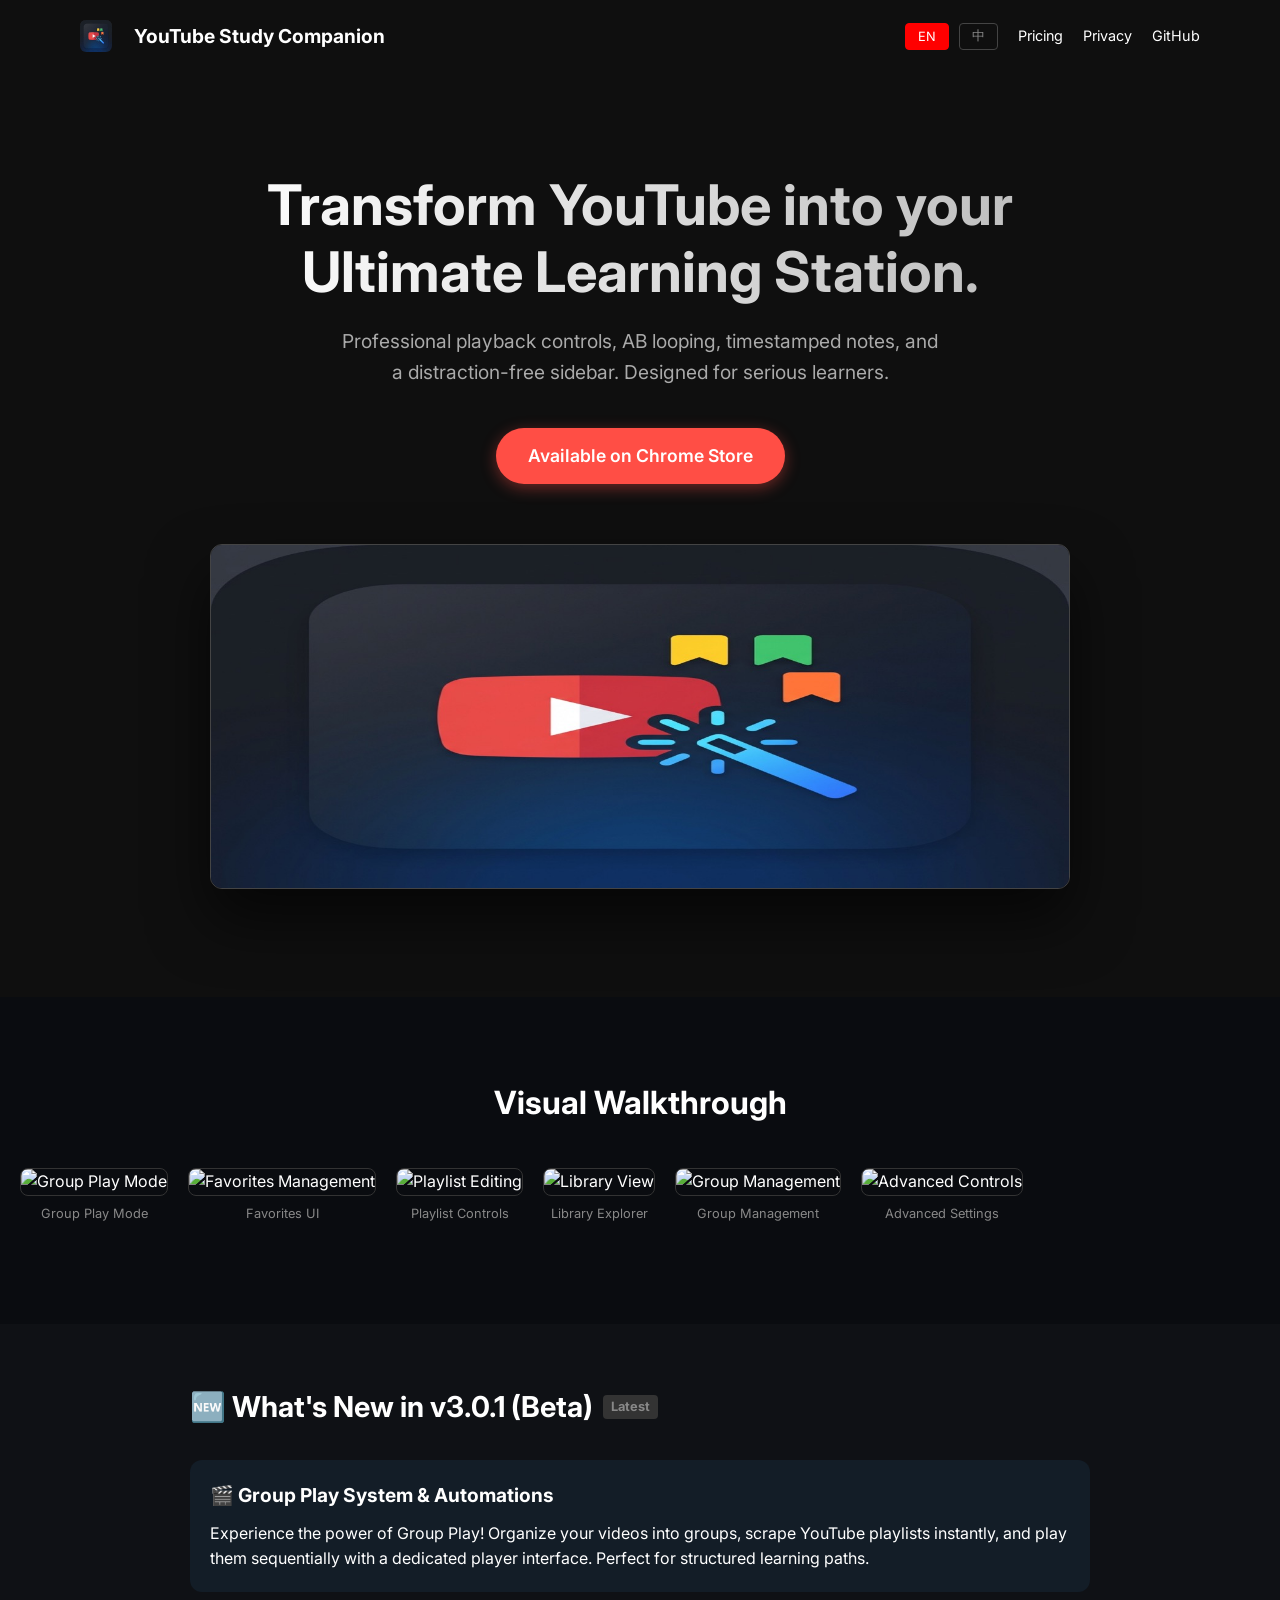
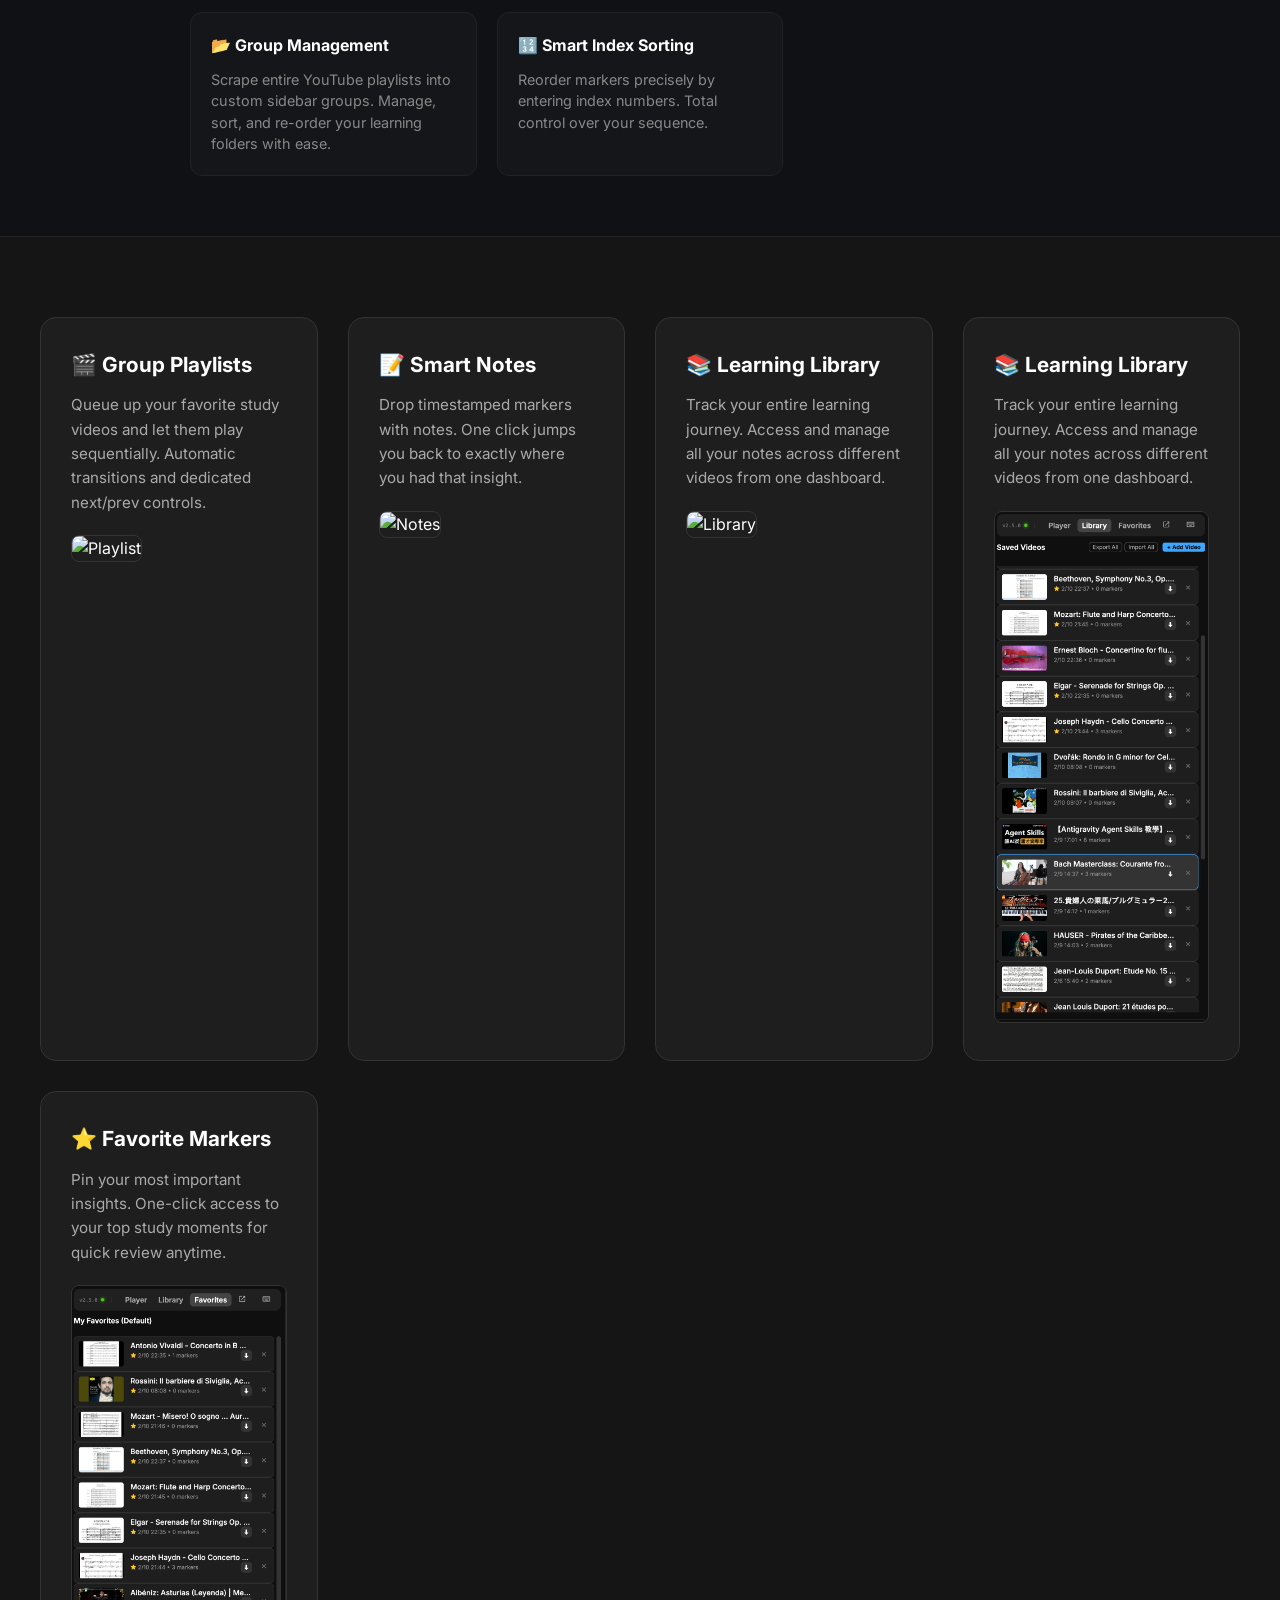
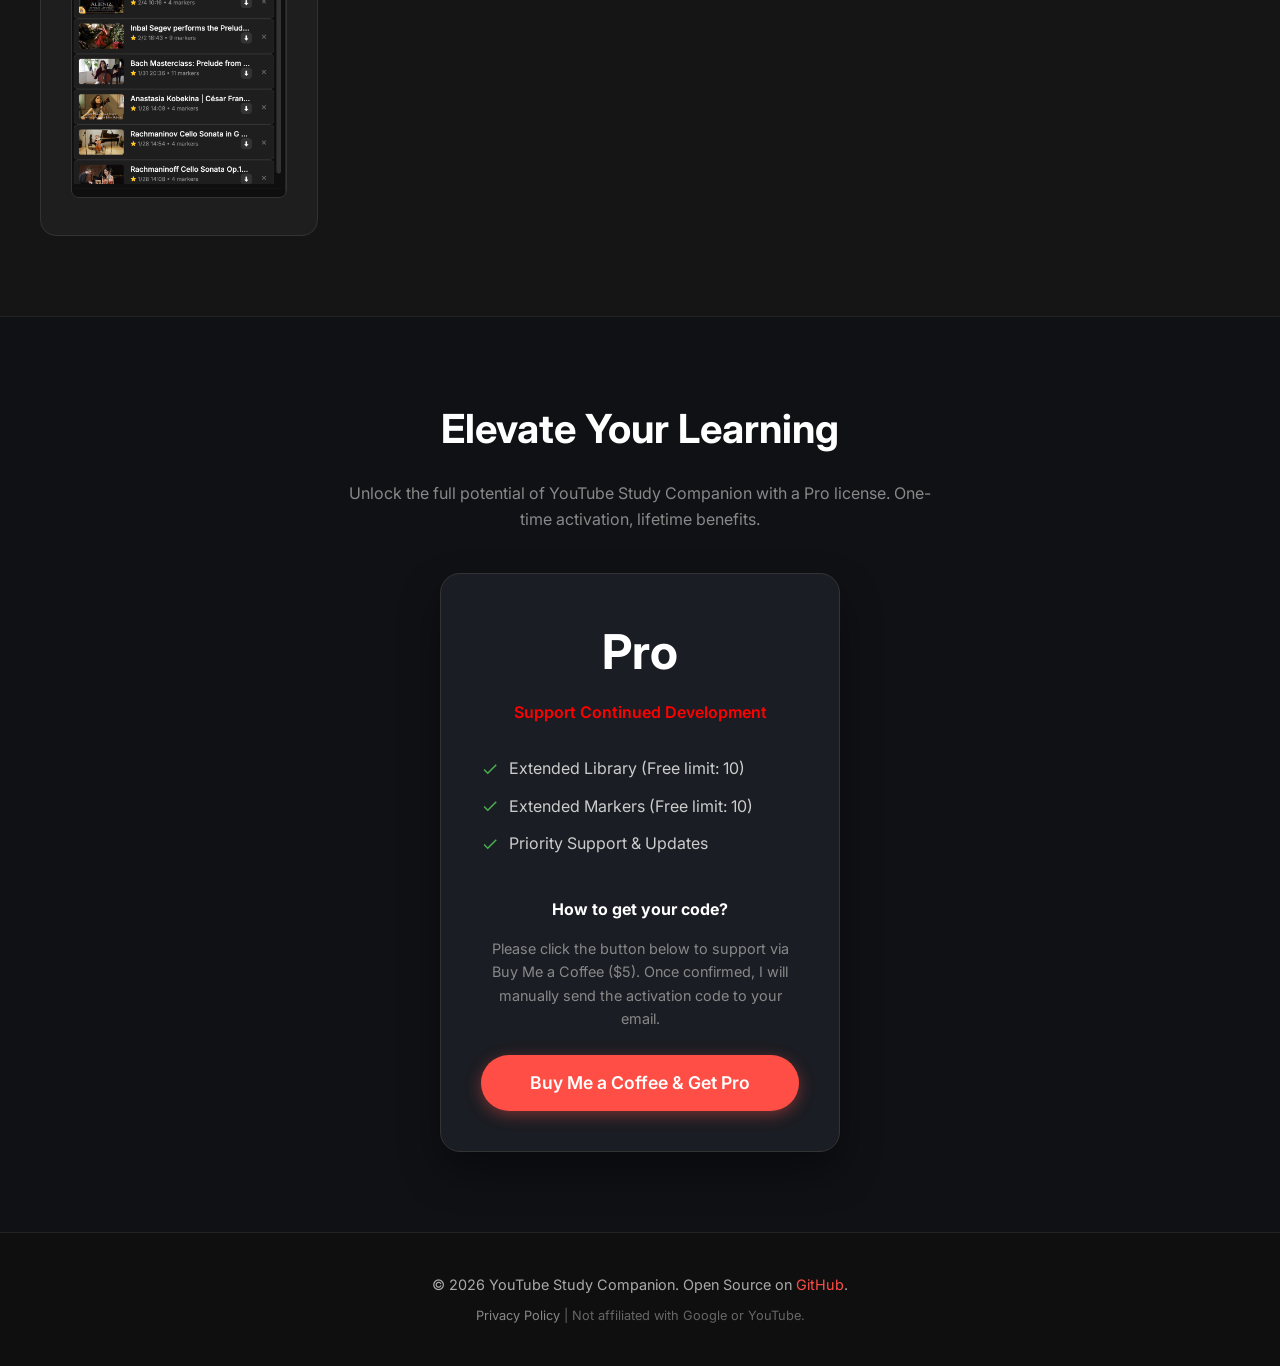
==== commit 4bc79bde: "Refine Group Play and Management descriptions in documentation" ====
--- a/docs/index.html
+++ b/docs/index.html
@@ -190,26 +190,27 @@
                 <div
                     style="background: rgba(62, 166, 255, 0.08); padding: 20px; border-radius: 12px; border: 1px solid var(--accent-color); grid-column: 1 / -1;">
                     <h4 style="color: var(--accent-light); margin-bottom: 10px; font-size: 1.2rem;">
-                        <span class="lang-en">🎬 Group Playlist & Sequential Play Mode</span>
-                        <span class="lang-zh">🎬 核心：群組連續播放模式</span>
+                        <span class="lang-en">🎬 Group Play System & Automations</span>
+                        <span class="lang-zh">🎬 核心：群組播放系統與自動化</span>
                     </h4>
                     <p style="font-size: 1rem; color: #fff; line-height: 1.6;">
-                        <span class="lang-en">The most requested feature is here! Turn any Favorite Group into a
-                            seamless learning playlist. Enjoy hands-free learning with automatic next-video transitions
-                            and a dedicated playback interface.</span>
-                        <span class="lang-zh">最受期待的功能登場！將任何收藏群組轉化為無縫學習播放清單。支援自動切換影片與專屬播放介面，讓你專注學習不中斷。</span>
+                        <span class="lang-en">Experience the power of Group Play! Organize your videos into groups,
+                            scrape YouTube playlists instantly, and play them sequentially with a dedicated player
+                            interface. Perfect for structured learning paths.</span>
+                        <span class="lang-zh">體驗強大的群組播放功能！將影片整理入群組、一鍵抓取 YouTube
+                            播放清單，並透過專屬介面依序播放。這是為結構化學習量身打造的播放系統。</span>
                     </p>
                 </div>
                 <div
                     style="background: rgba(255,255,255,0.02); padding: 20px; border-radius: 12px; border: 1px solid #222;">
                     <h4 style="color: #fff; margin-bottom: 10px;">
-                        <span class="lang-en">📦 Batch Management</span>
-                        <span class="lang-zh">📦 批次管理功</span>
+                        <span class="lang-en">📂 Group Management</span>
+                        <span class="lang-zh">📂 播放清單群組管理</span>
                     </h4>
                     <p style="font-size: 0.9rem; color: #888; line-height: 1.5;">
-                        <span class="lang-en">Select multiple markers for bulk deletion or group re-assignment.
-                            Efficiency multiplied.</span>
-                        <span class="lang-zh">可同時勾選多個項目，進行批次刪除或移動到不同群組。</span>
+                        <span class="lang-en">Scrape entire YouTube playlists into custom sidebar groups. Manage, sort,
+                            and re-order your learning folders with ease.</span>
+                        <span class="lang-zh">支援直接抓取 YouTube 播放清單並存入側邊欄群組。輕鬆管理、分類並調整你的學習資料夾。</span>
                     </p>
                 </div>
                 <div
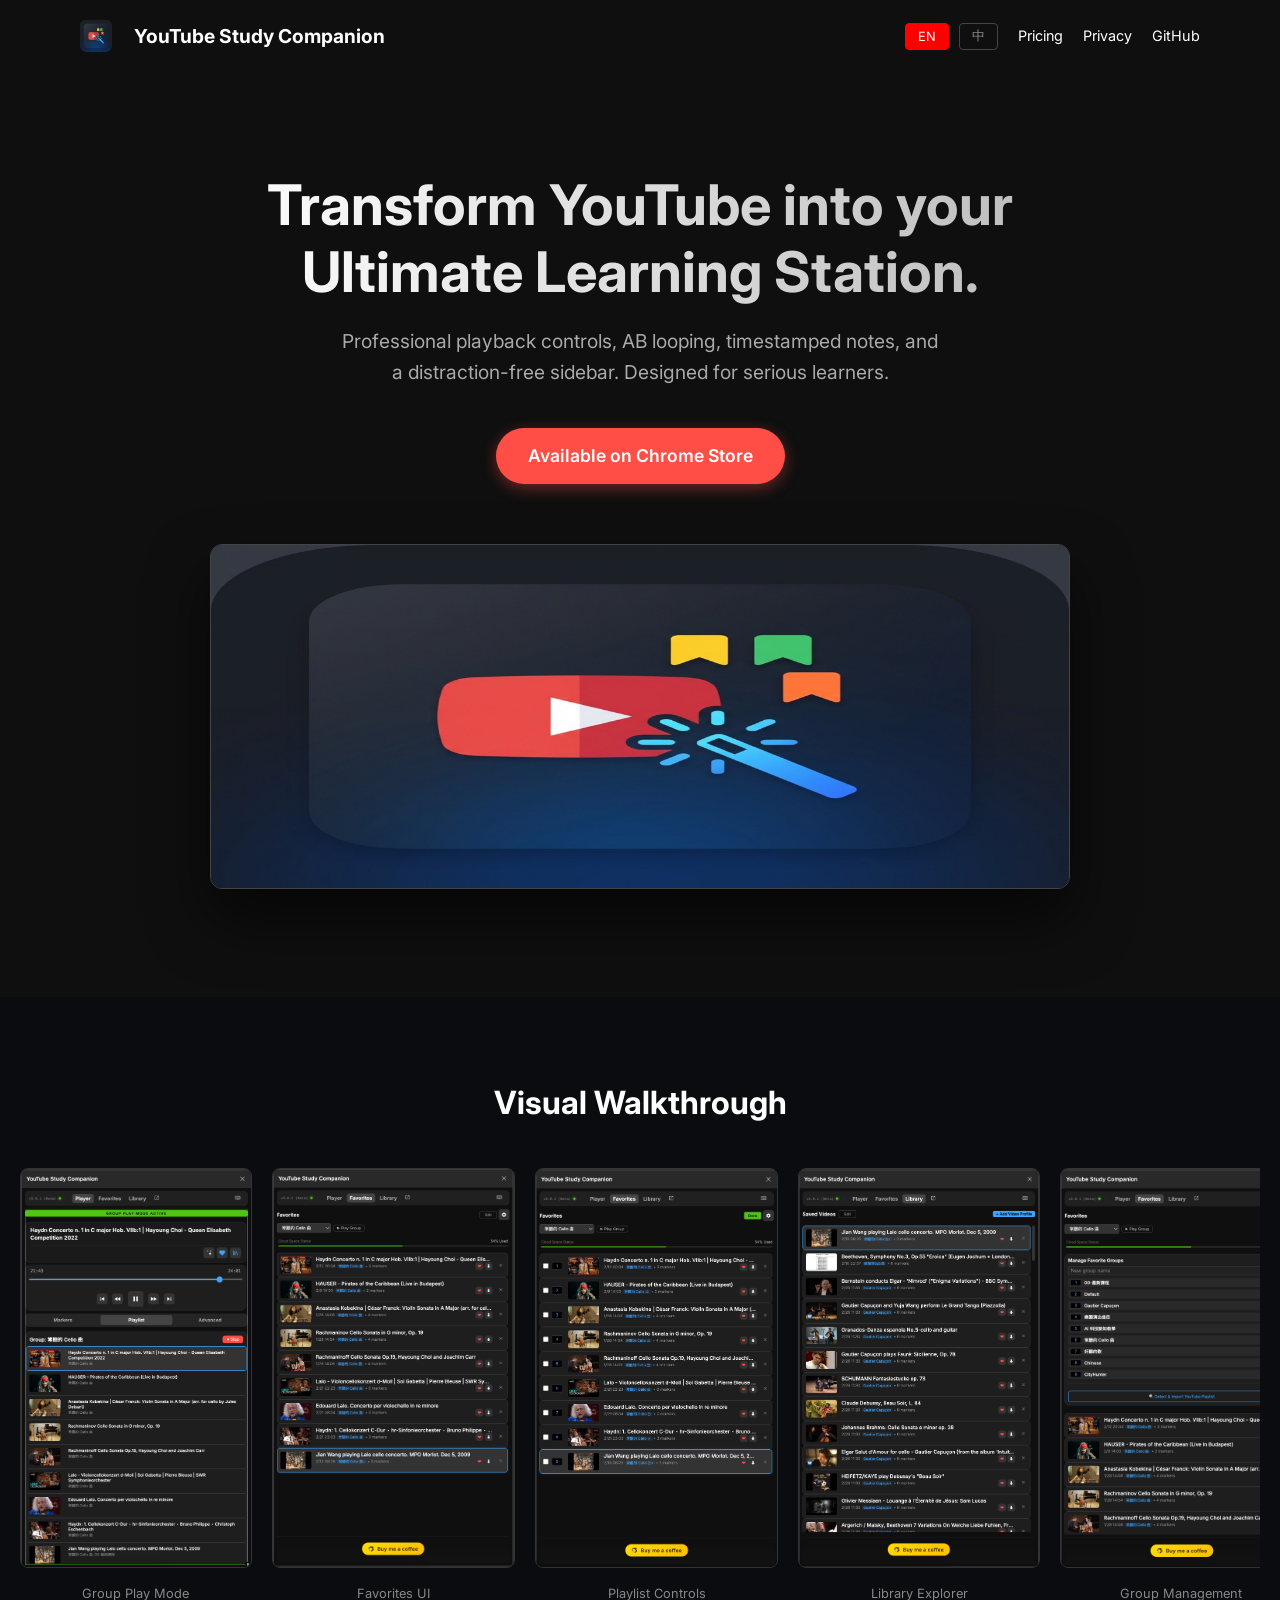
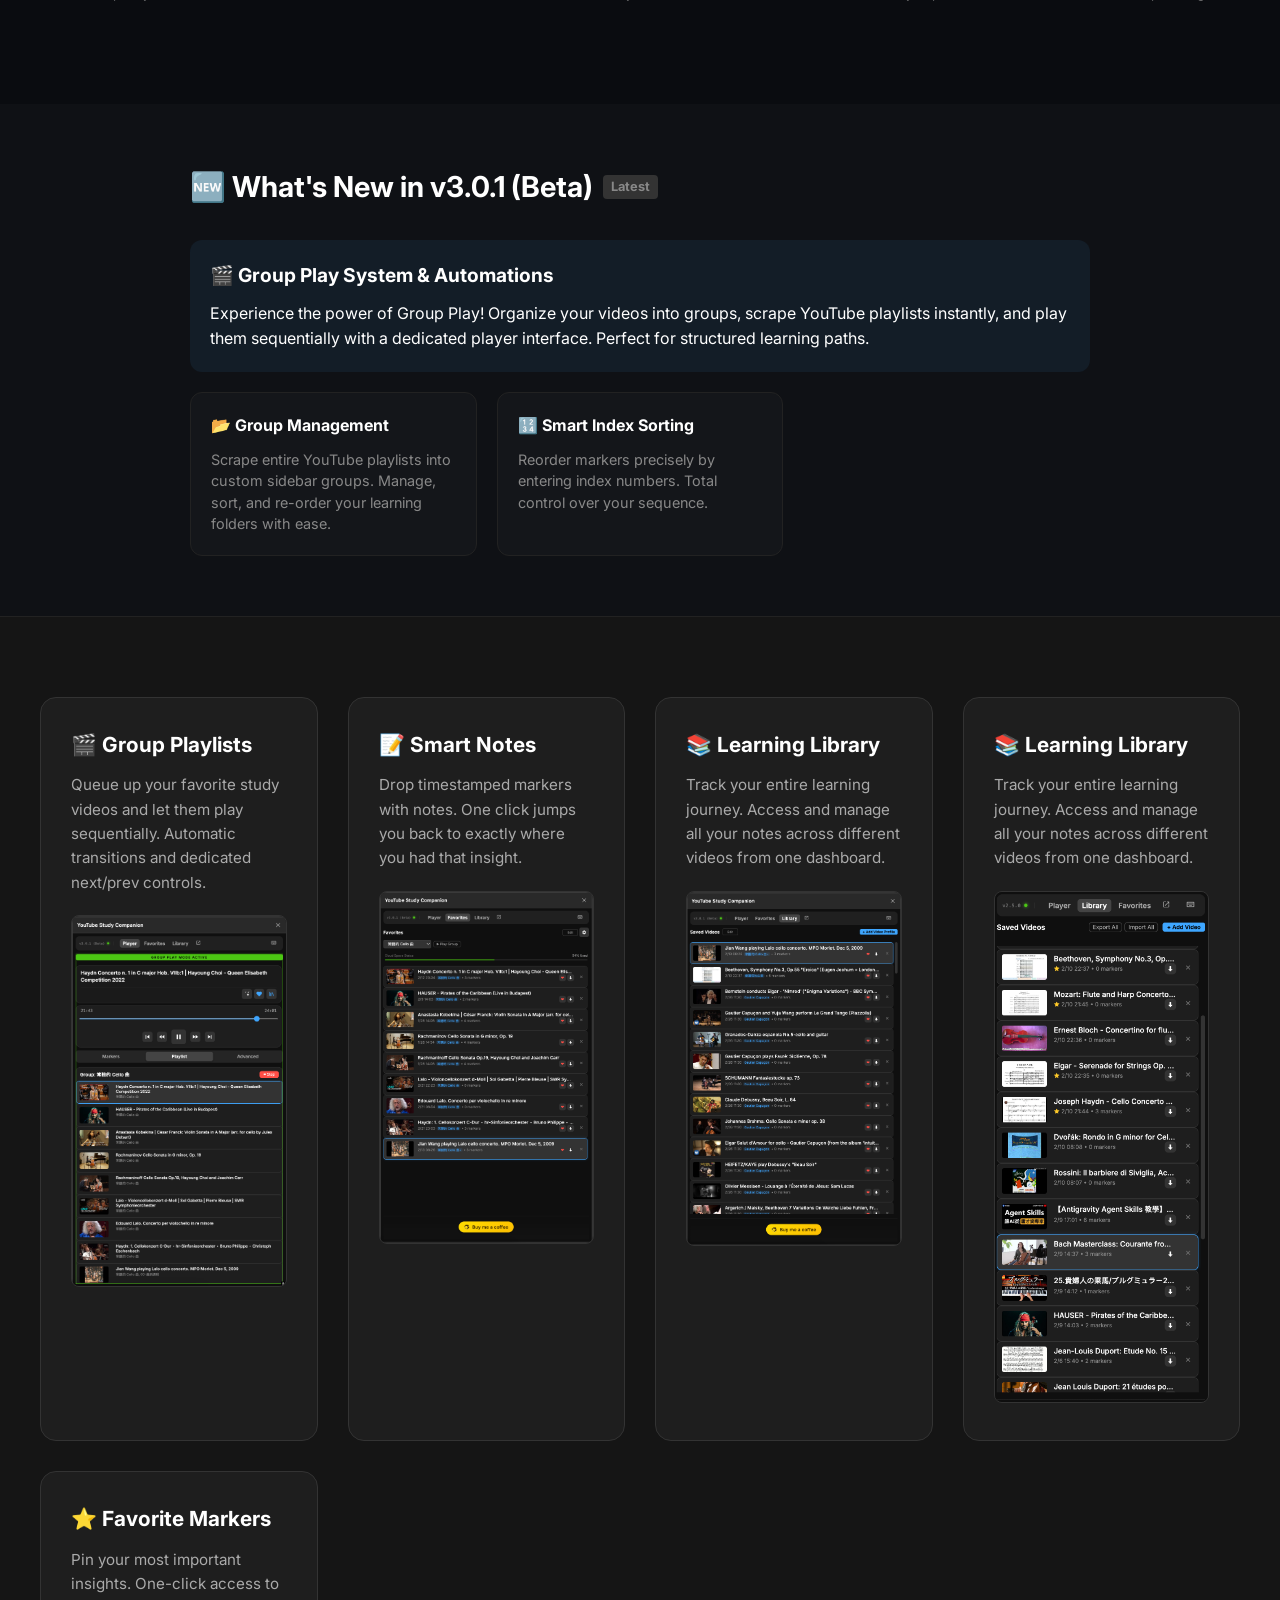
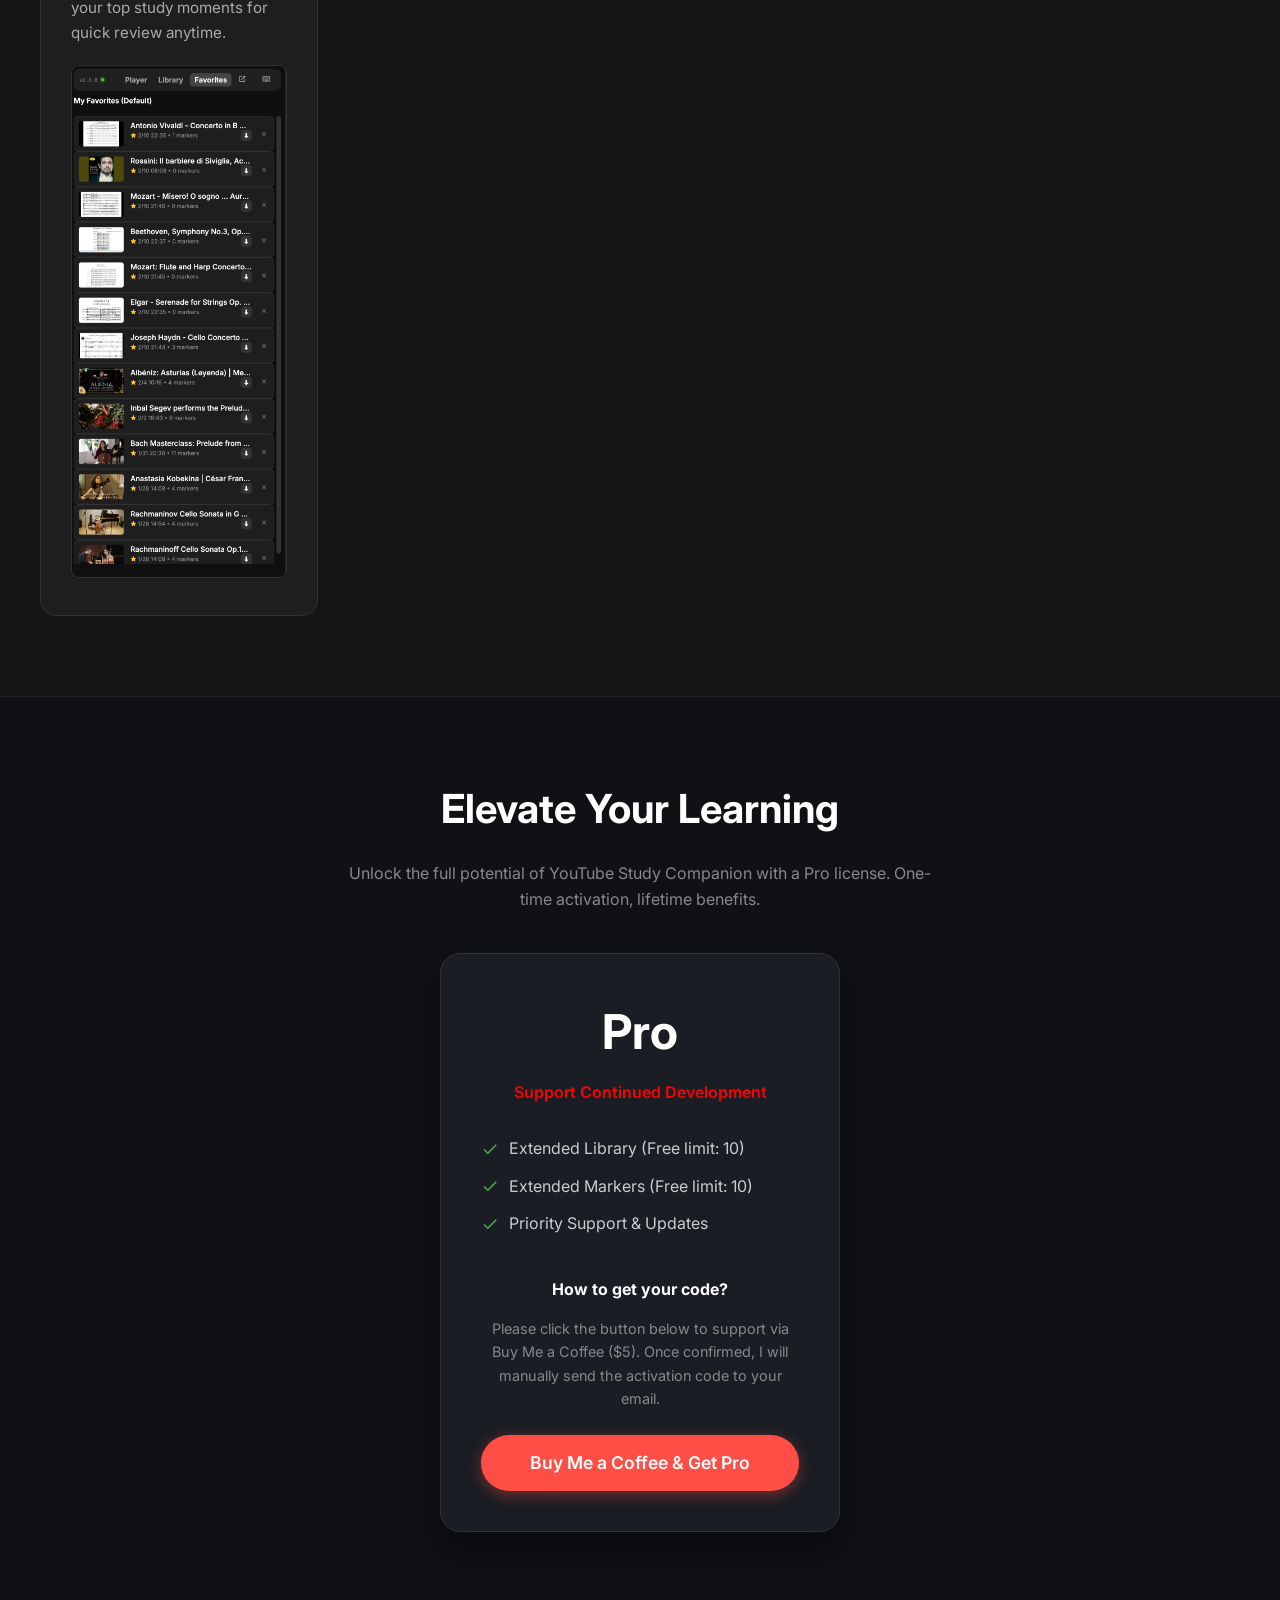
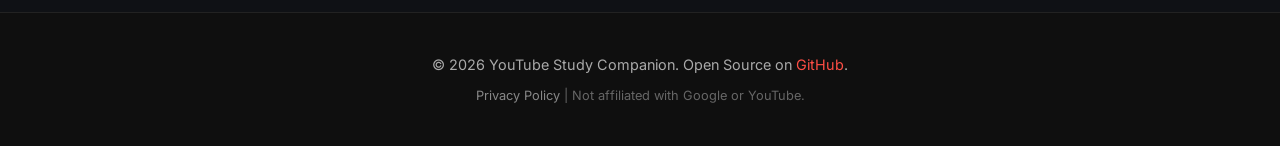
==== commit 12430705: "Finalize v3.0.1 UI fixes and docs" ====
--- a/docs/index.html
+++ b/docs/index.html
@@ -154,7 +154,7 @@
                 <p style="font-size: 0.8rem; color: #888; margin-top: 8px;">Favorites UI</p>
             </div>
             <div style="flex: 0 0 auto; scroll-snap-align: start; text-align: center;">
-                <img src="images/screenshot/v3.0.1/Edit Play-List-UI-v3.0.1.png" alt="Playlist Editing"
+                <img src="images/screenshot/v3.0.1/Edit%20Play-List-UI-v3.0.1.png" alt="Playlist Editing"
                     style="height: 400px; border-radius: 8px; border: 1px solid #333;">
                 <p style="font-size: 0.8rem; color: #888; margin-top: 8px;">Playlist Controls</p>
             </div>
@@ -164,7 +164,7 @@
                 <p style="font-size: 0.8rem; color: #888; margin-top: 8px;">Library Explorer</p>
             </div>
             <div style="flex: 0 0 auto; scroll-snap-align: start; text-align: center;">
-                <img src="images/screenshot/v3.0.1/Manage Favorite Groups-UI-v3.0.1.png" alt="Group Management"
+                <img src="images/screenshot/v3.0.1/Manage%20Favorite%20Groups-UI-v3.0.1.png" alt="Group Management"
                     style="height: 400px; border-radius: 8px; border: 1px solid #333;">
                 <p style="font-size: 0.8rem; color: #888; margin-top: 8px;">Group Management</p>
             </div>
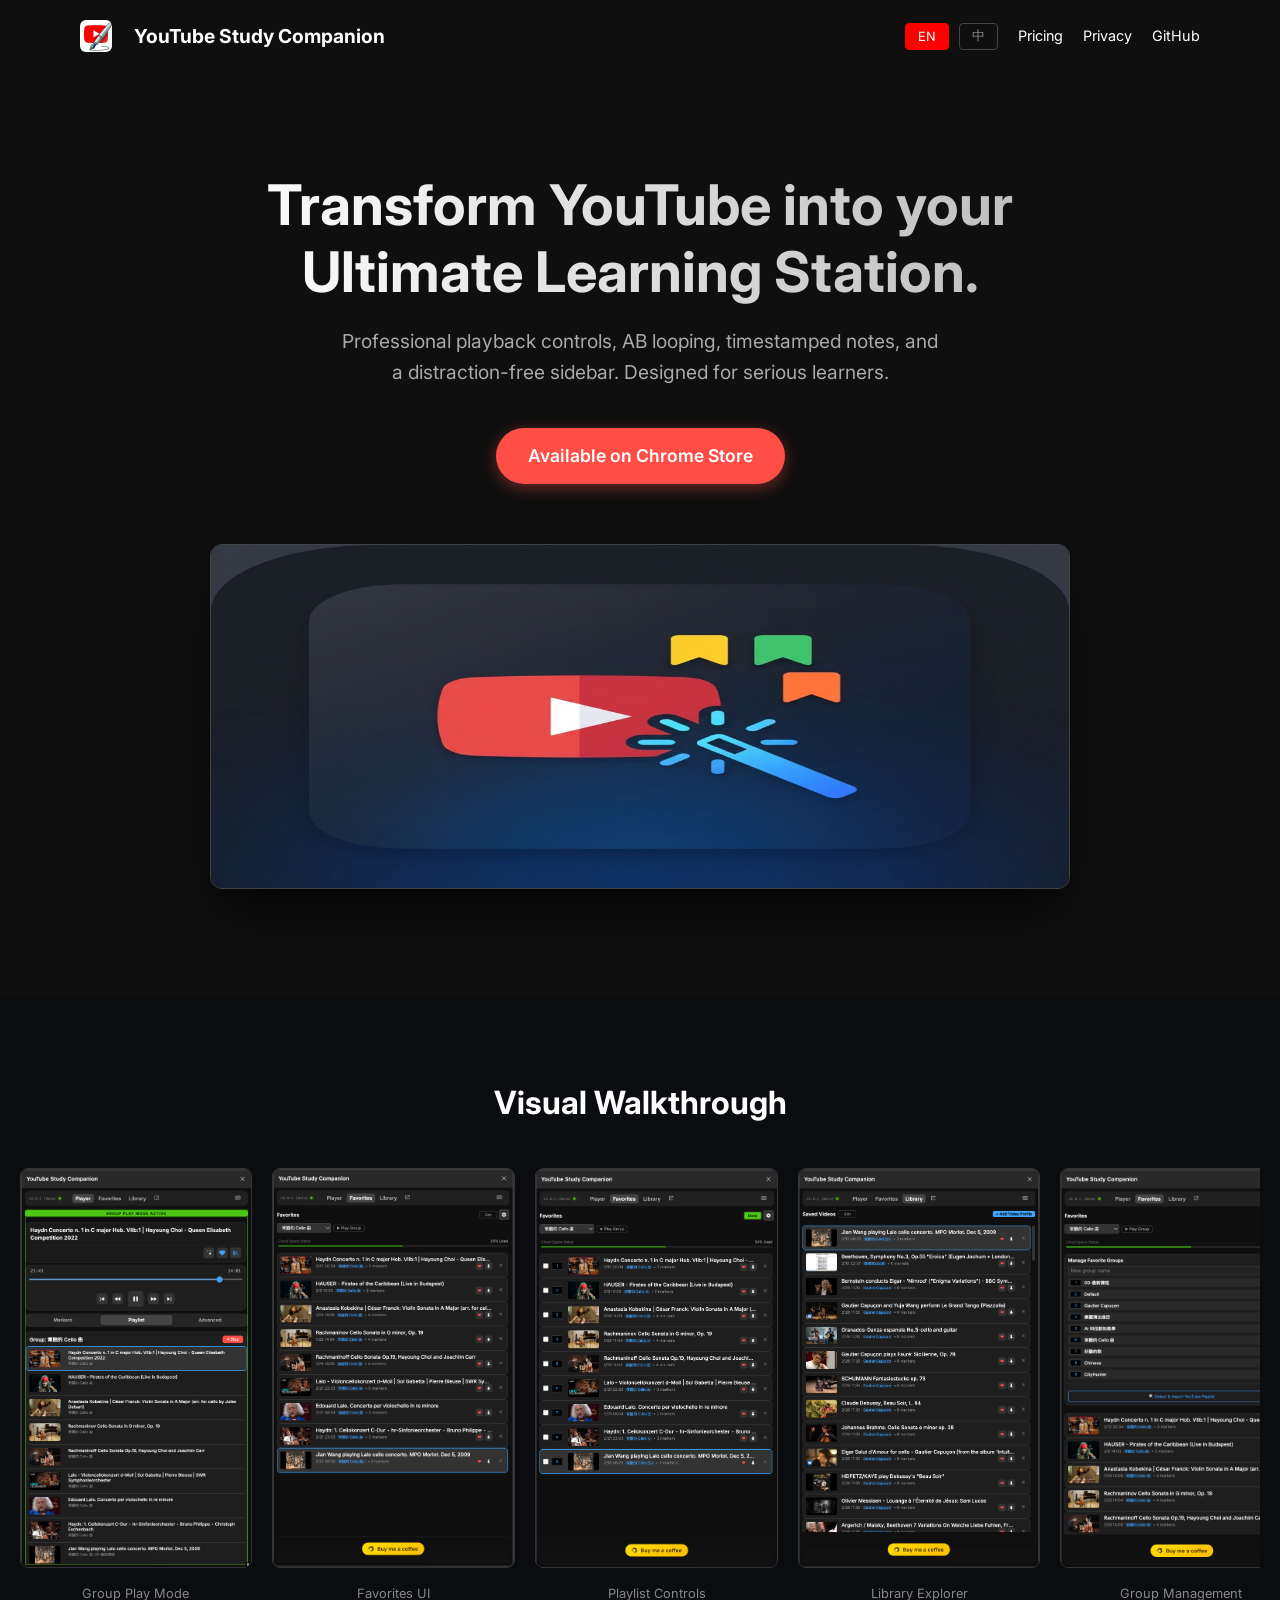
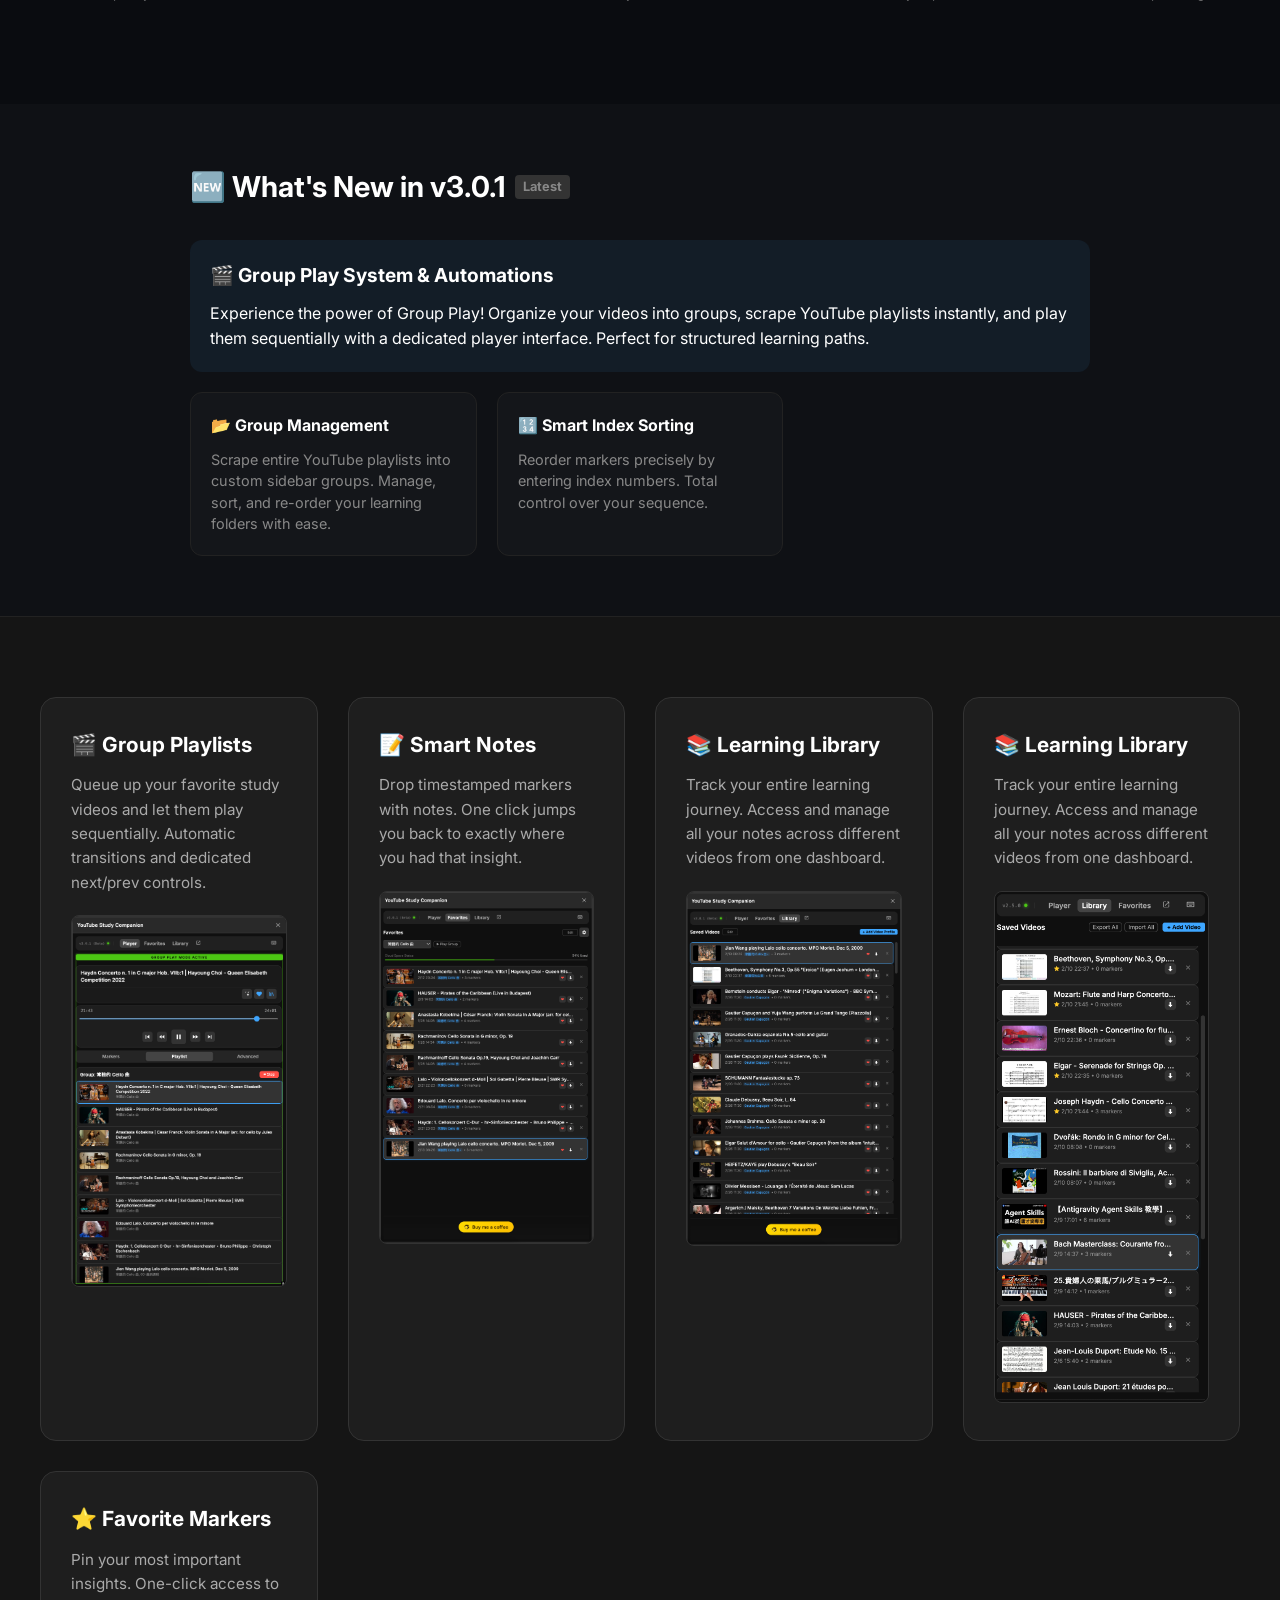
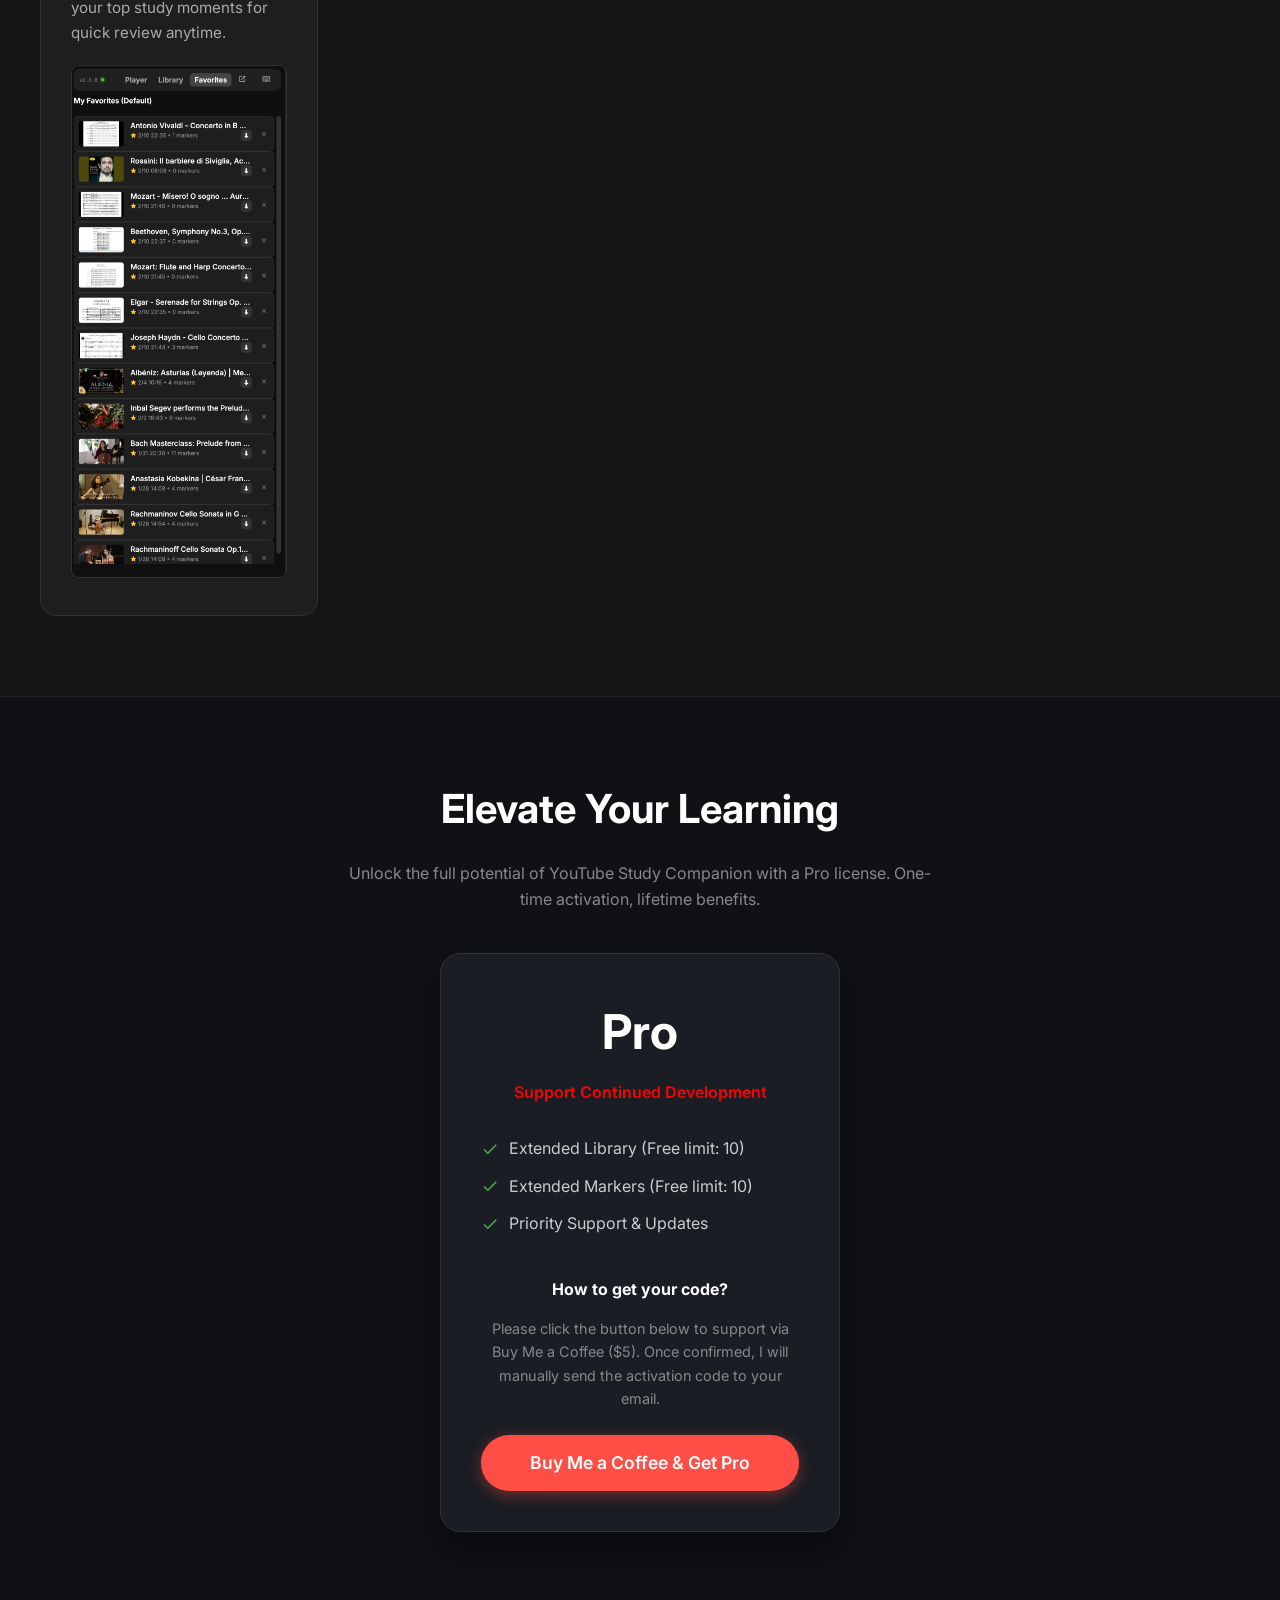
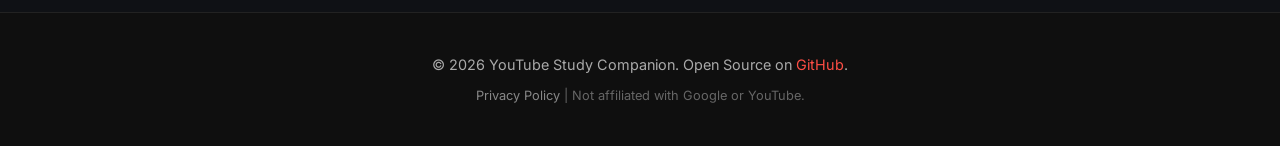
==== commit 80f058d5: "Remove Beta label from all versions and documentation" ====
--- a/docs/index.html
+++ b/docs/index.html
@@ -180,8 +180,8 @@
         <div style="max-width: 900px; margin: 0 auto;">
             <h2
                 style="font-size: 1.8rem; color: var(--accent-color); margin-bottom: 30px; display: flex; align-items: center; gap: 10px;">
-                <span class="lang-en">🆕 What's New in v3.0.1 (Beta)</span>
-                <span class="lang-zh">🆕 v3.0.1 (Beta) 更新重點</span>
+                <span class="lang-en">🆕 What's New in v3.0.1</span>
+                <span class="lang-zh">🆕 v3.0.1 更新重點</span>
                 <span
                     style="font-size: 0.8rem; background: #333; color: #888; padding: 2px 8px; border-radius: 4px;">Latest</span>
             </h2>
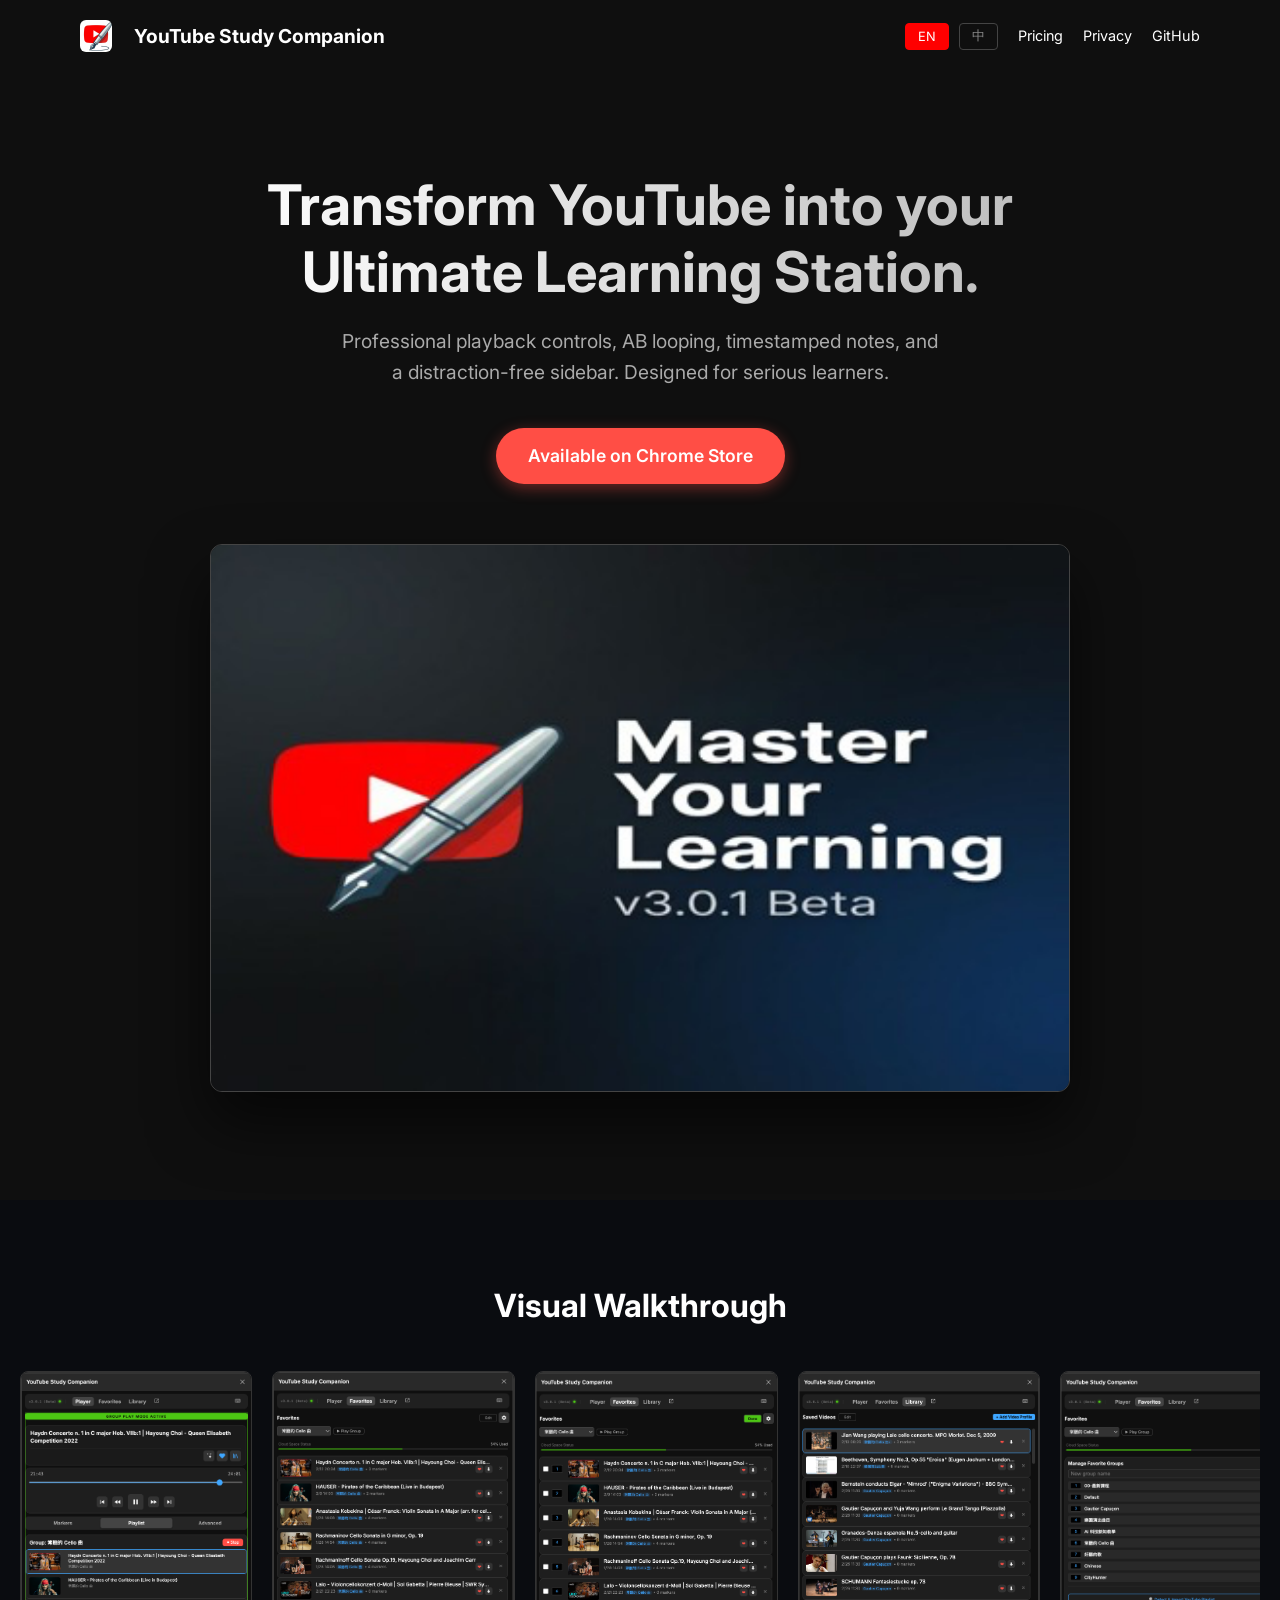
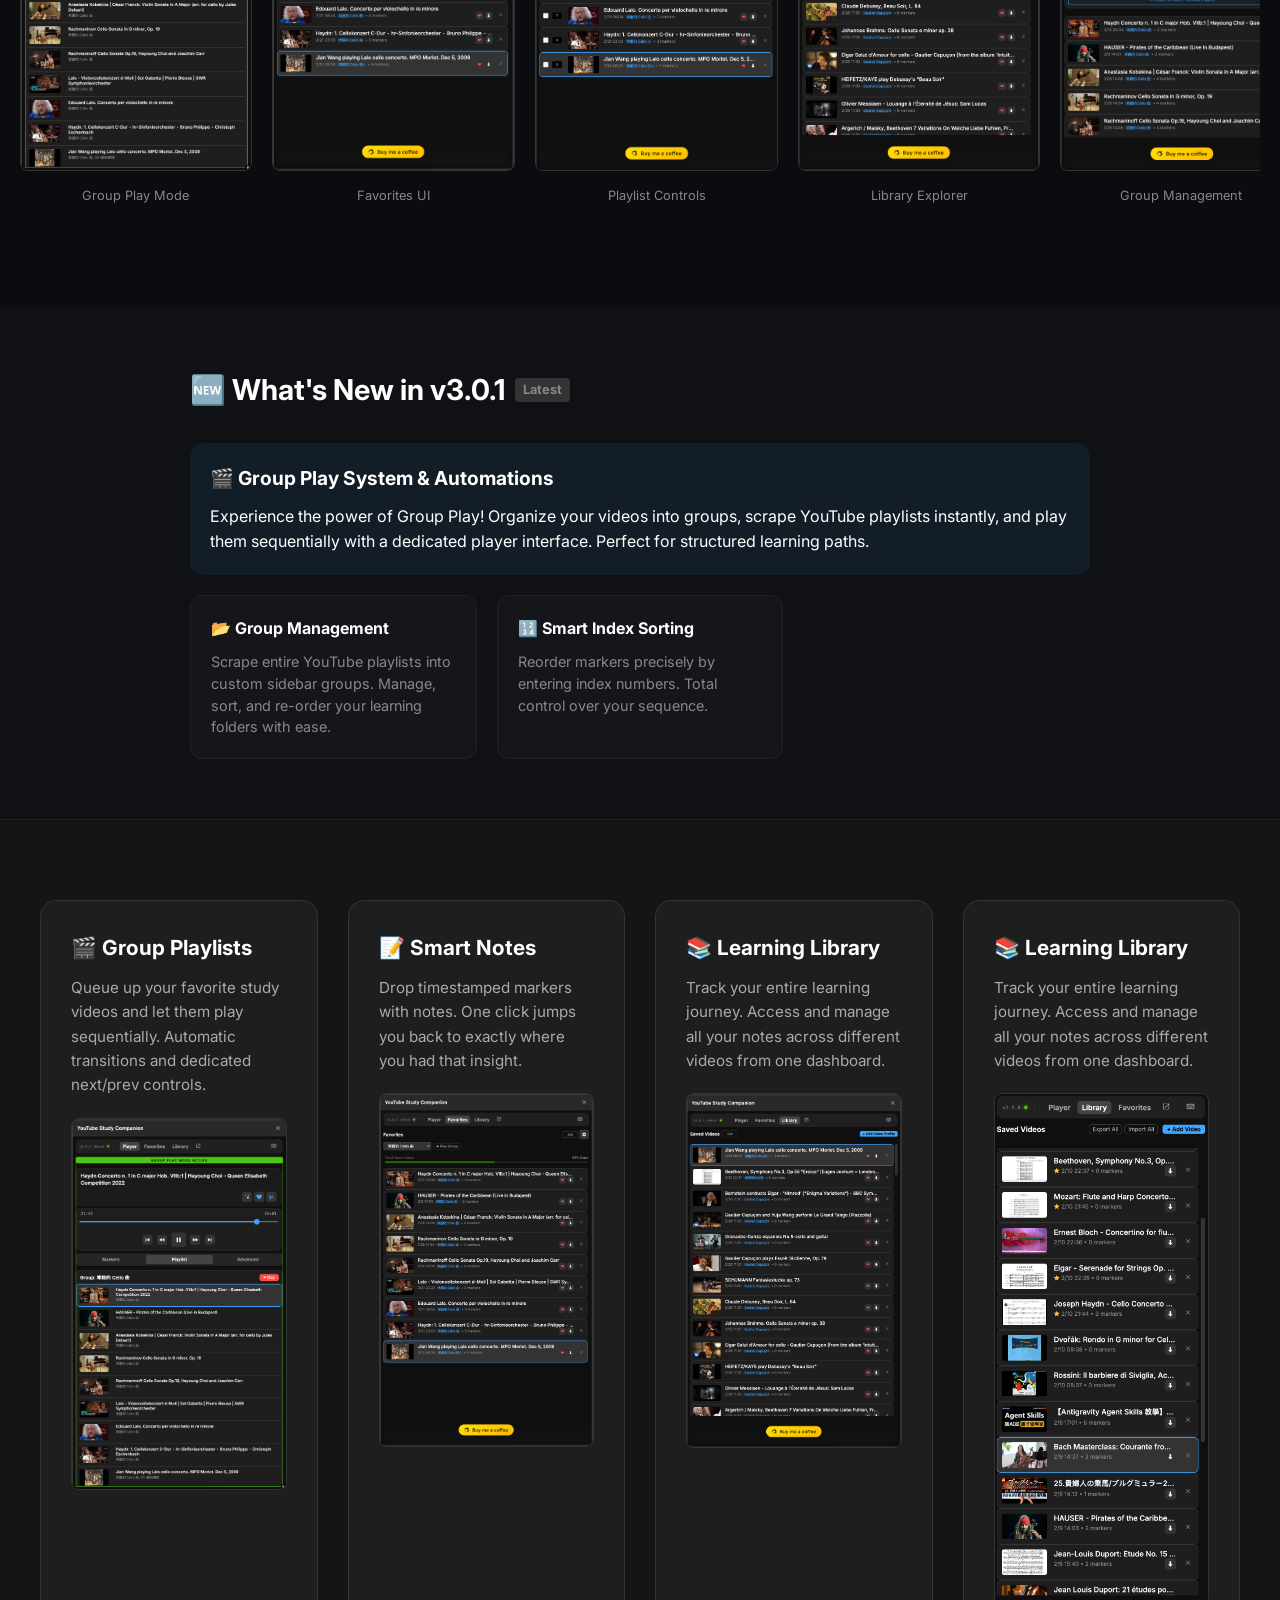
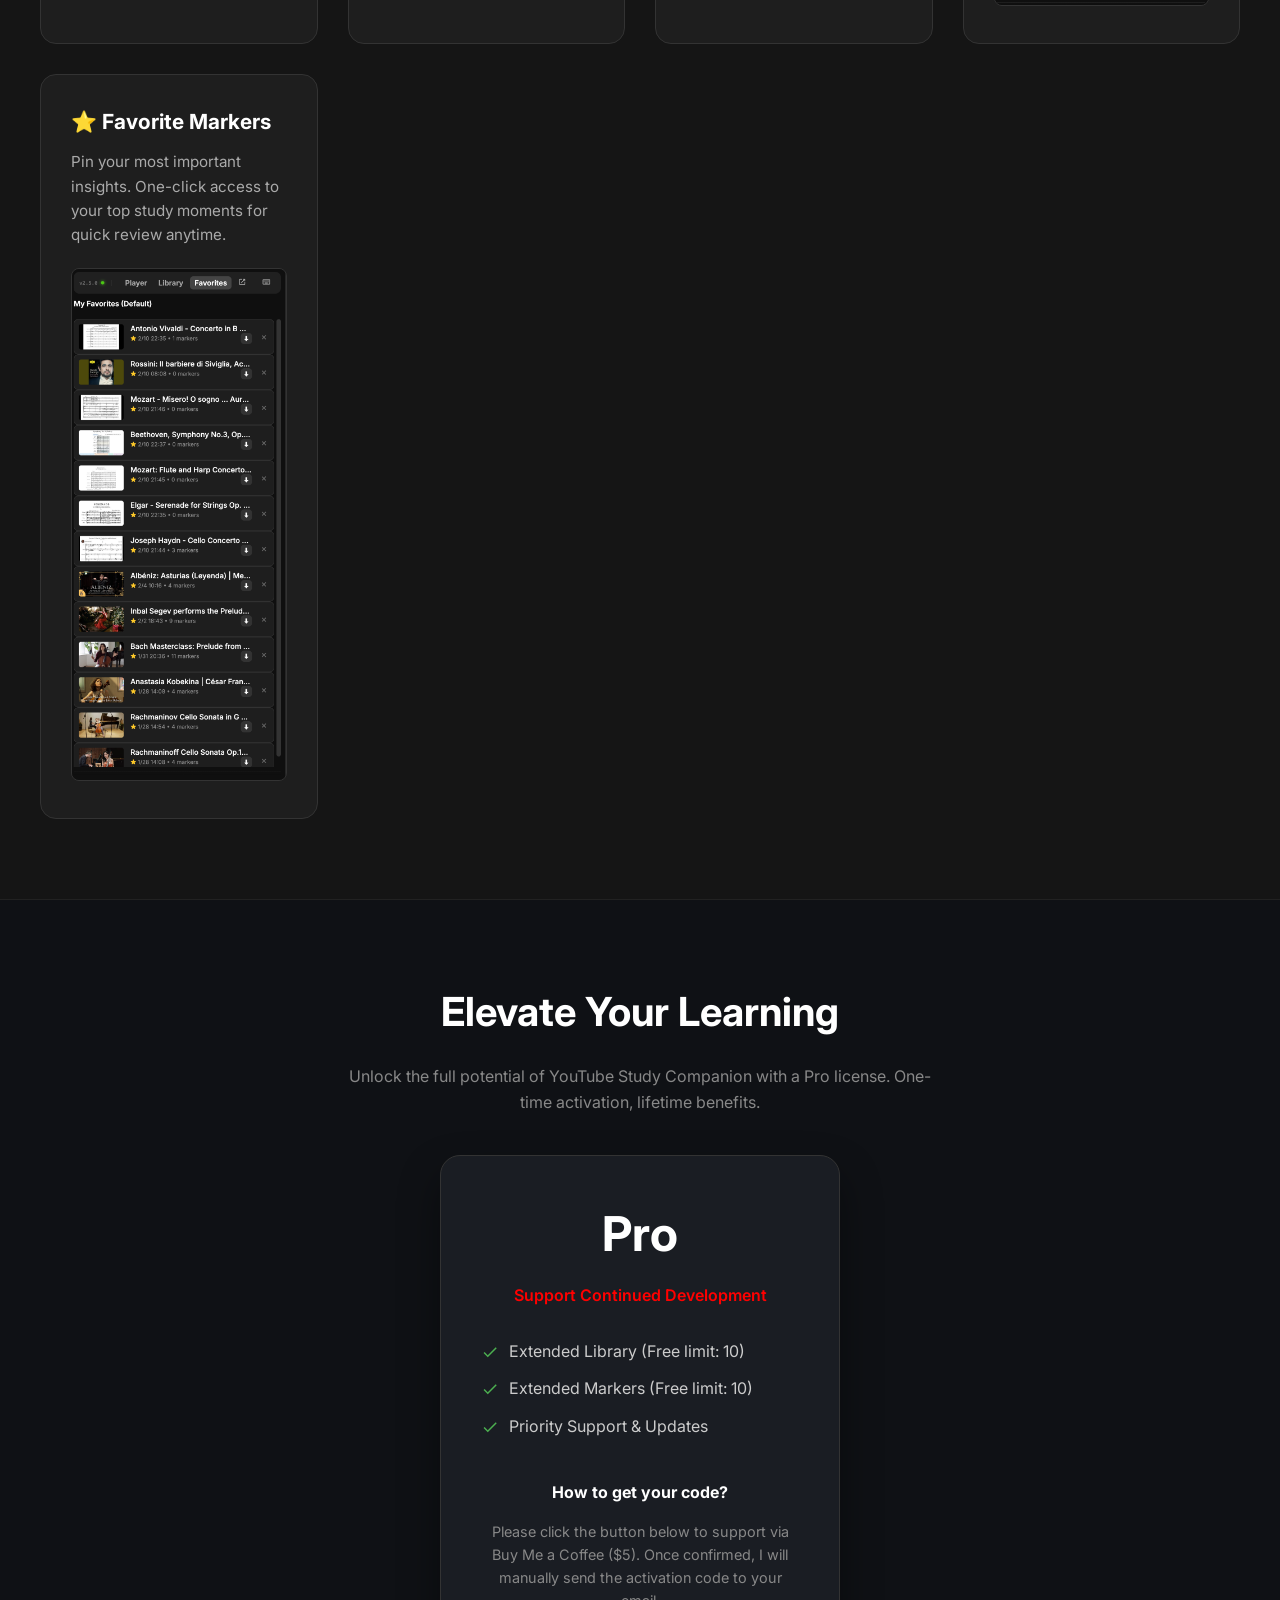
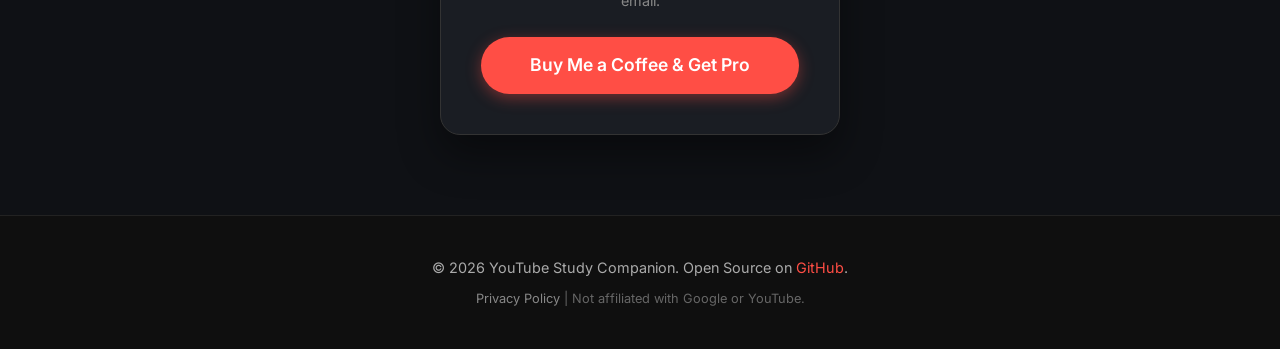
==== commit 098a11e0: "Replace hero.jpg with high-quality promo tile hero.png" ====
--- a/docs/index.html
+++ b/docs/index.html
@@ -132,7 +132,7 @@
         </a>
 
         <div style="margin-top: 60px;">
-            <img src="images/premium/hero.jpg" alt="Hero Screenshot"
+            <img src="images/premium/hero.png" alt="Hero Banner"
                 style="width: 100%; max-width: 900px; border-radius: 12px; box-shadow: 0 30px 60px rgba(0,0,0,0.6); border: 1px solid #444;">
         </div>
     </section>
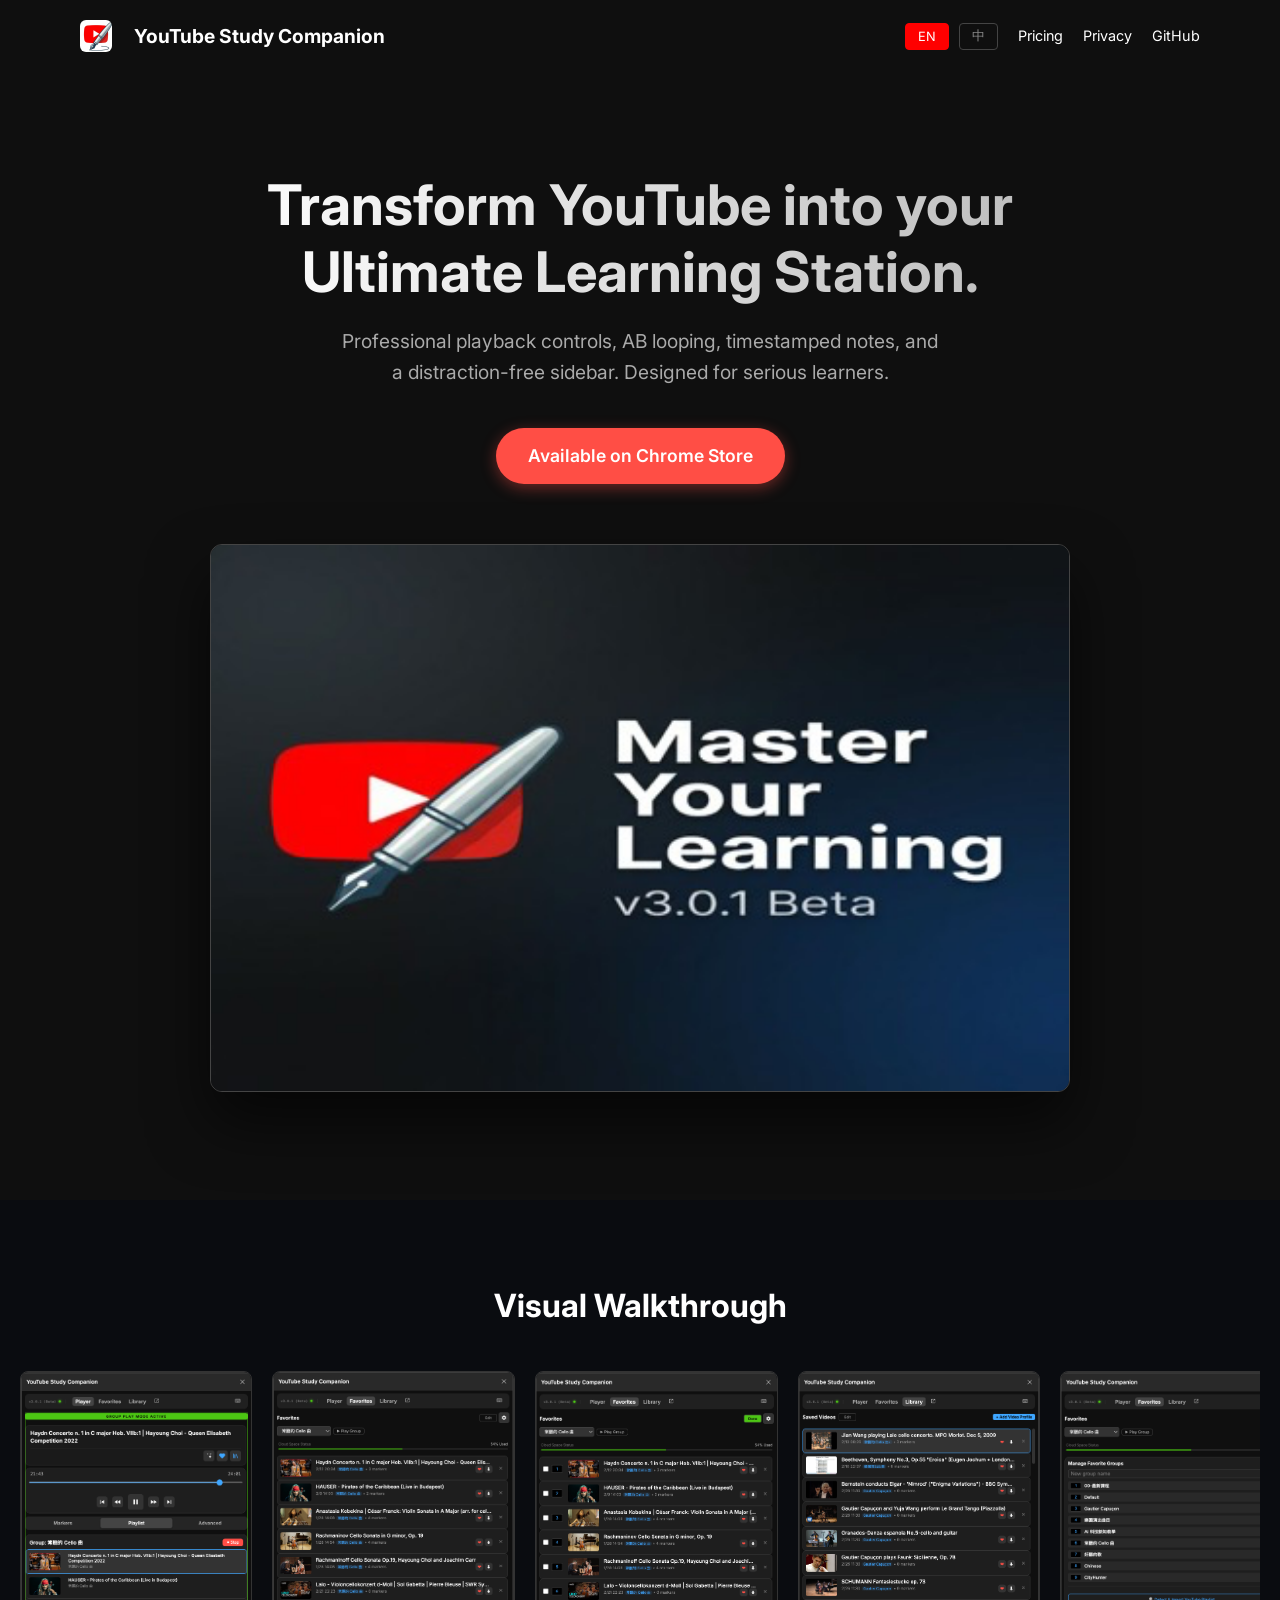
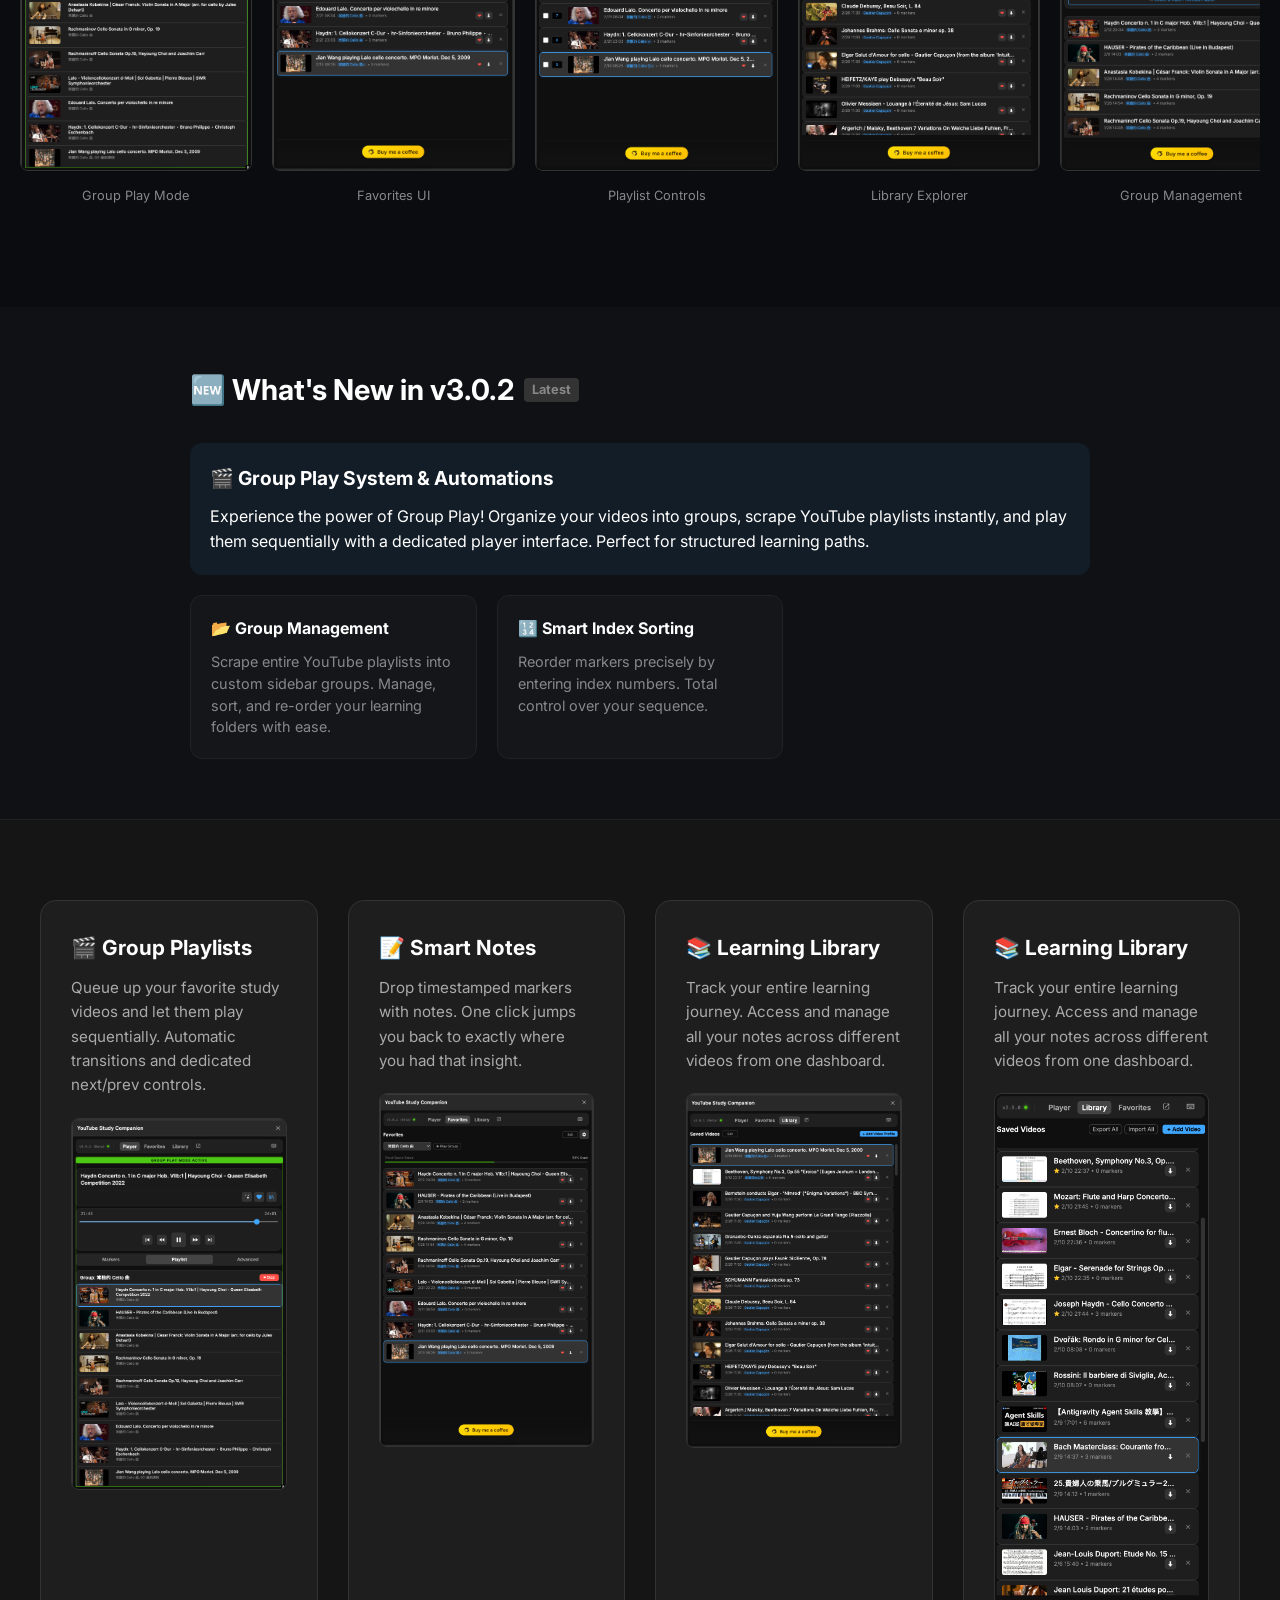
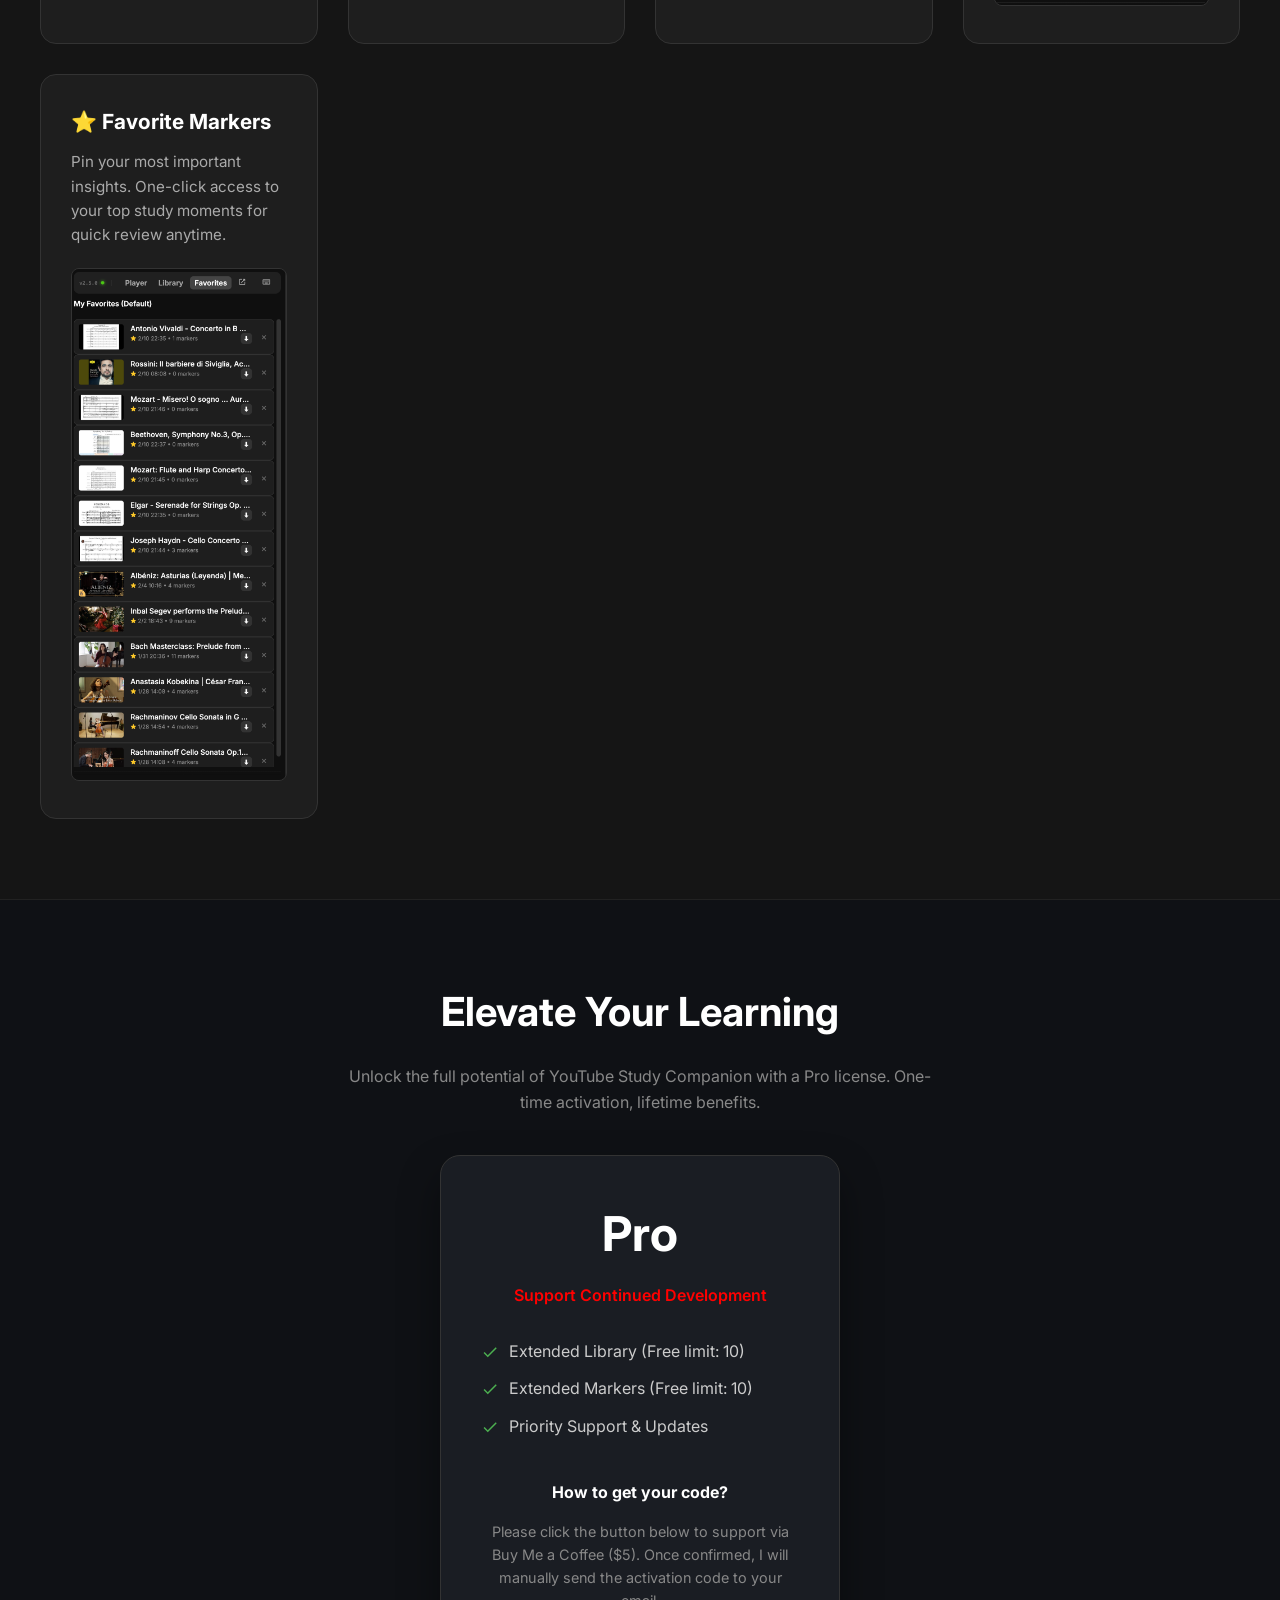
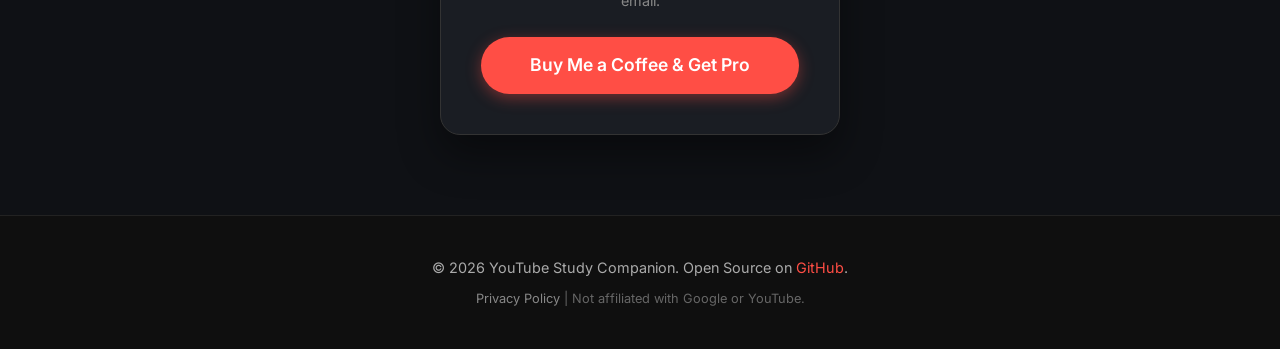
==== commit 69ab7cbb: "Bump version to 3.0.2 and update documentation" ====
--- a/docs/index.html
+++ b/docs/index.html
@@ -126,7 +126,8 @@
         <p class="subtitle lang-zh lang-content">專業級播放控制、AB 循環播放、時間戳記筆記與無干擾側邊欄。專為深度學習者打造。</p>
 
         <!-- Replace LINK with actual Chrome Web Store link when available -->
-        <a href="https://chrome.google.com/webstore" class="cta-btn">
+        <a href="https://chromewebstore.google.com/detail/youtube-study-companion/fokipkeokojifnmcgobckhmajpejgjcl?authuser=0"
+            class="cta-btn">
             <span class="lang-en">Available on Chrome Store</span>
             <span class="lang-zh">在 Chrome 商店下載</span>
         </a>
@@ -180,8 +181,8 @@
         <div style="max-width: 900px; margin: 0 auto;">
             <h2
                 style="font-size: 1.8rem; color: var(--accent-color); margin-bottom: 30px; display: flex; align-items: center; gap: 10px;">
-                <span class="lang-en">🆕 What's New in v3.0.1</span>
-                <span class="lang-zh">🆕 v3.0.1 更新重點</span>
+                <span class="lang-en">🆕 What's New in v3.0.2</span>
+                <span class="lang-zh">🆕 v3.0.2 更新重點</span>
                 <span
                     style="font-size: 0.8rem; background: #333; color: #888; padding: 2px 8px; border-radius: 4px;">Latest</span>
             </h2>
